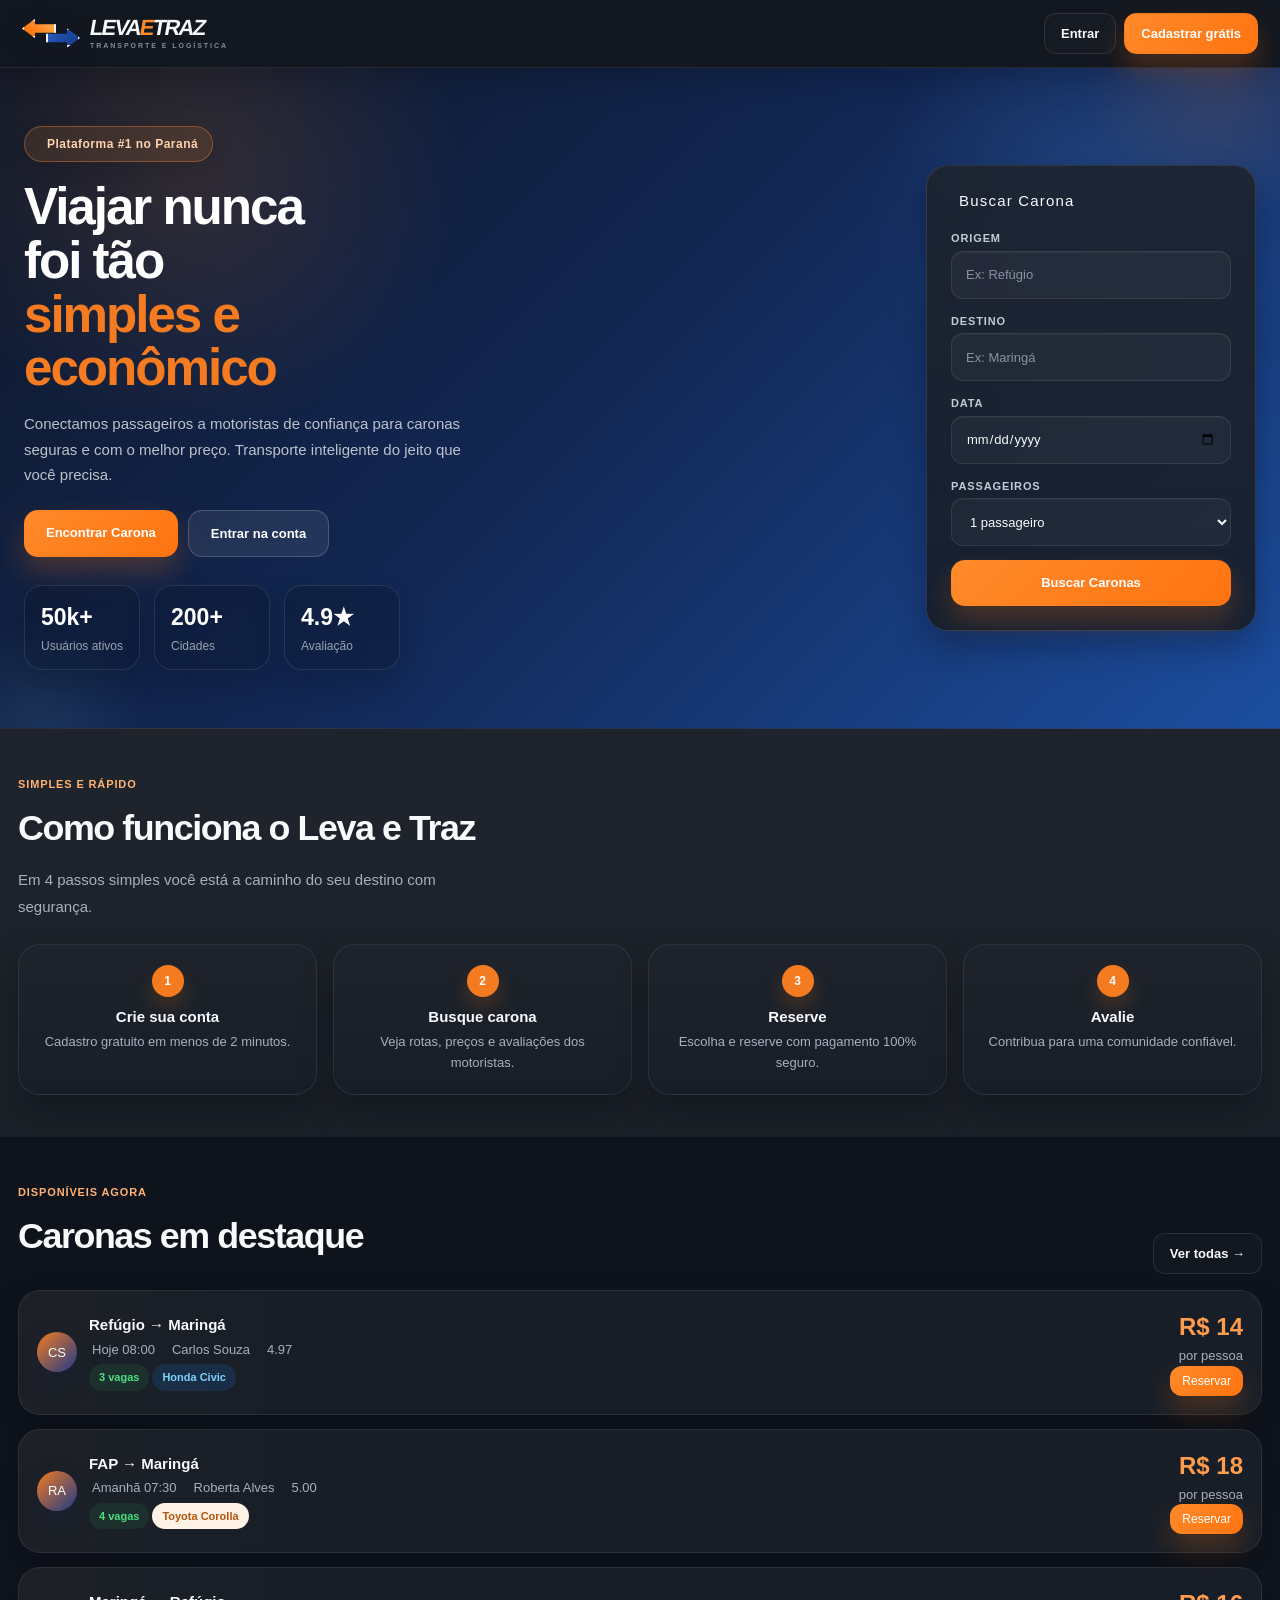
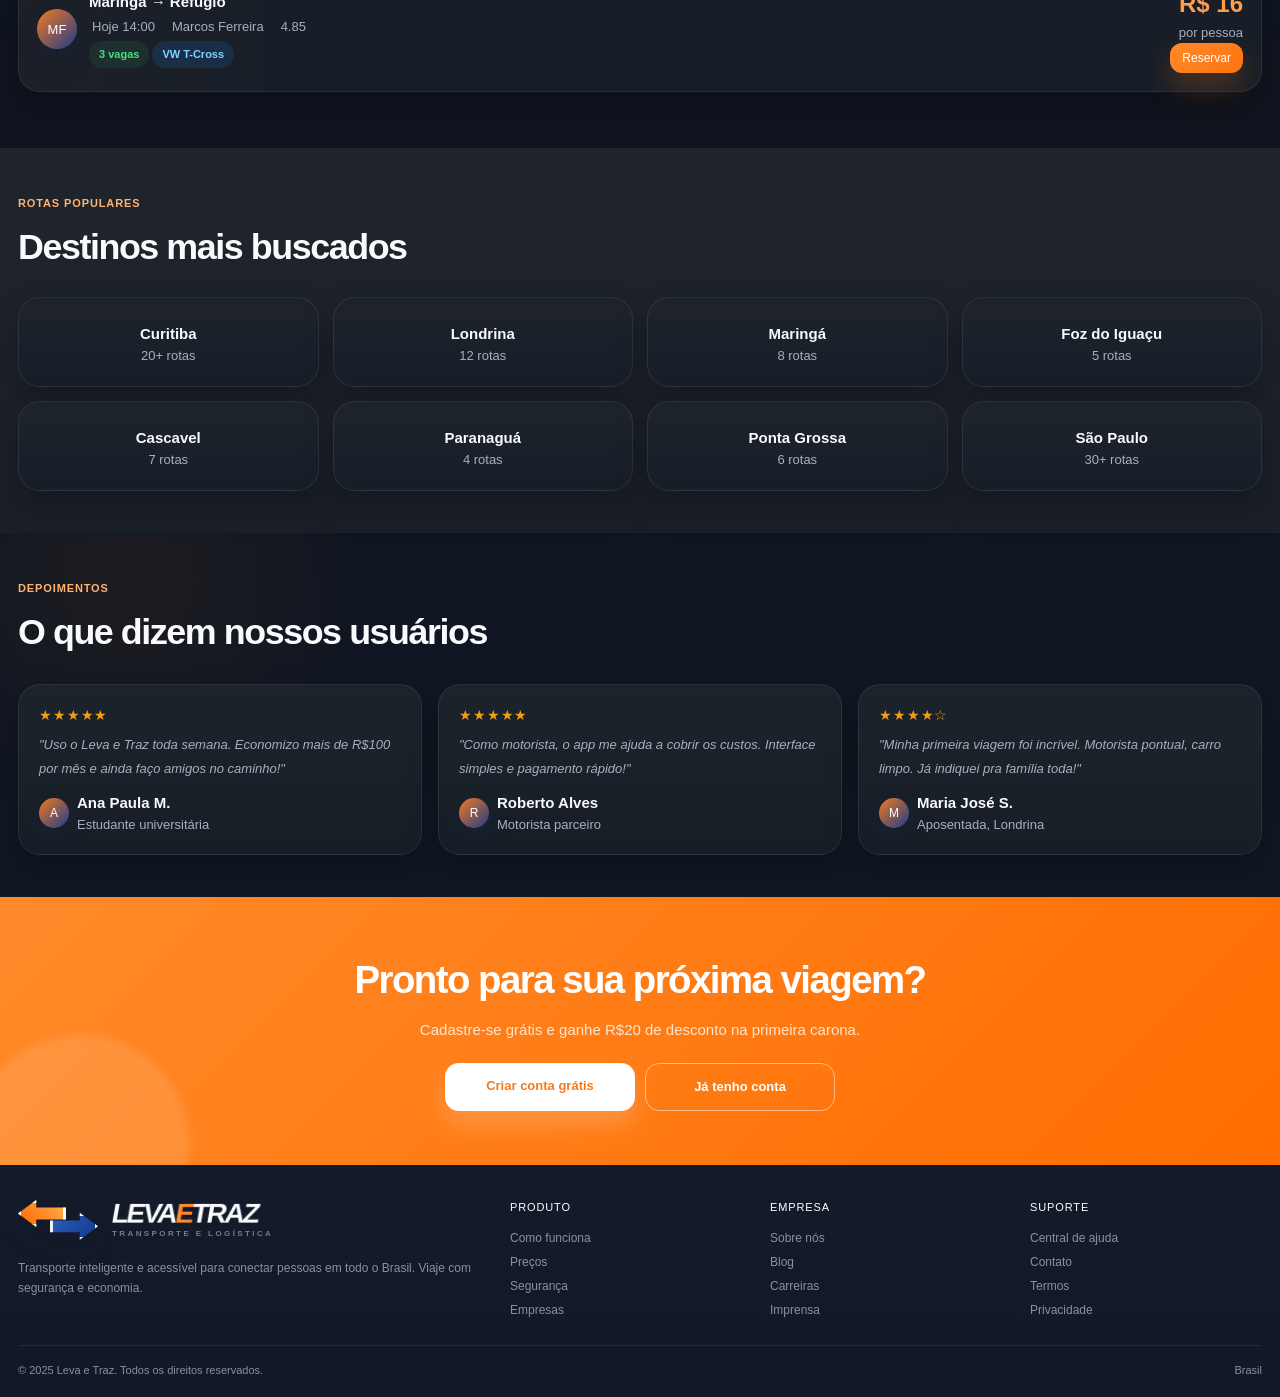
==== index.html @ d72f6c89 "Refactor code structure for improved readability and maintainability" ====
<!doctype html>
<html lang="pt-BR">
  <head>
    <meta charset="UTF-8" />
    <meta name="viewport" content="width=device-width, initial-scale=1.0" />
    <link rel="stylesheet" href="css/base.css" />
    <link rel="stylesheet" href="css/theme.css" />
    <link rel="icon" href="img/favicon.png" type="image/x-icon">
    <title>Leva e Traz - Plataforma de Caronas</title>
  </head>
  <body>
    <input type="radio" name="pg" id="p-home" class="sr" checked />
    <nav>
      <a
        href="index.html"
        class="logo-wrap brand-logo brand-logo-nav"
      >
        <span class="brand-mark" aria-hidden="true">
          <span class="brand-arrow brand-arrow-left"></span>
          <span class="brand-arrow brand-arrow-right"></span>
        </span>
        <span class="brand-wordmark">
          <span class="brand-name">LEVA<span>e</span>TRAZ</span>
          <span class="brand-sub">TRANSPORTE E LOGÍSTICA</span>
        </span>
      </a>
      <div class="nav-auth">
        <a href="/login/Login.html" class="nlbl">Entrar</a>
        <a href="/cadastro/Cadastro.html" class="nlbl or">Cadastrar grátis</a>
      </div>
      <div class="nav-user">
        <span>Olá, João Paulo!</span>
        <div>JP</div>
        <a href="index.html" class="nlbl red">sair</a>
      </div>
    </nav>

    <main>
      <div class="hero">
        <div>
          <div>
            <i class="ti ti-circle-filled" aria-hidden="true"></i>
            Plataforma #1 no Paraná
          </div>
          <div class="hero-h">
            Viajar nunca foi tão<br /><em>simples e econômico</em>
          </div>
          <p class="hero-p">
            Conectamos passageiros a motoristas de confiança para caronas
            seguras e com o melhor preço. Transporte inteligente do jeito que
            você precisa.
          </p>
          <div class="hero-btns">
            <a href="/cadastro/Cadastro.html" class="bh or"
              ><i class="ti ti-car" aria-hidden="true"></i> Encontrar Carona</a
            >
            <a href="/login/Login.html" class="bh gh">Entrar na conta</a>
          </div>
          <div class="hero-stats">
            <div class="hero-stat">
              <h3>50k+</h3>
              <p>Usuários ativos</p>
            </div>
            <div class="hero-stat">
              <h3>200+</h3>
              <p>Cidades</p>
            </div>
            <div class="hero-stat">
              <h3>4.9★</h3>
              <p>Avaliação</p>
            </div>
          </div>
        </div>
        <div class="bk">
          <h3><i class="ti ti-search" aria-hidden="true"></i> Buscar Carona</h3>
          <div class="fg">
            <span class="lbl">Origem</span
            ><input type="text" placeholder="Ex: Refúgio" />
          </div>
          <div class="fg">
            <span class="lbl">Destino</span
            ><input type="text" placeholder="Ex: Maringá" />
          </div>
          <div class="fg">
            <span class="lbl">Data</span><input type="date" />
          </div>
          <div class="fg">
            <span class="lbl">Passageiros</span
            ><select>
              <option>1 passageiro</option>
              <option>2 passageiros</option>
              <option>3 passageiros</option>
            </select>
          </div>
          <a href="/login/Login.html" class="bsrc"
            ><i class="ti ti-search" aria-hidden="true"></i> Buscar Caronas</a
          >
        </div>
      </div>

      <div class="how">
        <div class="sec-lbl">Simples e Rápido</div>
        <div class="sec-h">Como funciona o <span>Leva e Traz</span></div>
        <p class="sec-p">
          Em 4 passos simples você está a caminho do seu destino com segurança.
        </p>
        <div class="steps">
          <div class="step">
            <div class="step-n">1</div>
            <i class="ti ti-user-plus" aria-hidden="true"></i>
            <h3>Crie sua conta</h3>
            <p>Cadastro gratuito em menos de 2 minutos.</p>
          </div>
          <div class="step">
            <div class="step-n">2</div>
            <i class="ti ti-search" aria-hidden="true"></i>
            <h3>Busque carona</h3>
            <p>Veja rotas, preços e avaliações dos motoristas.</p>
          </div>
          <div class="step">
            <div class="step-n">3</div>
            <i class="ti ti-check" aria-hidden="true"></i>
            <h3>Reserve</h3>
            <p>Escolha e reserve com pagamento 100% seguro.</p>
          </div>
          <div class="step">
            <div class="step-n">4</div>
            <i class="ti ti-star" aria-hidden="true"></i>
            <h3>Avalie</h3>
            <p>Contribua para uma comunidade confiável.</p>
          </div>
        </div>
      </div>

      <div class="rides-sec">
        <div>
          <div>
            <div class="sec-lbl">Disponíveis agora</div>
            <div class="sec-h">Caronas em <span>destaque</span></div>
          </div>
          <a href="/login/Login.html" class="nlbl">Ver todas →</a>
        </div>
        <div class="rc">
          <div class="d-av">CS</div>
          <div class="ri">
            <h4>Refúgio → Maringá</h4>
            <div class="ri-meta">
              <span
                ><i class="ti ti-clock" aria-hidden="true"></i> Hoje 08:00</span
              ><span
                ><i class="ti ti-user" aria-hidden="true"></i> Carlos
                Souza</span
              ><span><i class="ti ti-star" aria-hidden="true"></i> 4.97</span>
            </div>
            <div>
              <span class="badge bg">3 vagas</span
              ><span class="badge bb">Honda Civic</span>
            </div>
          </div>
          <div class="rr">
            <div class="rp">R$ 14</div>
            <div class="rs">por pessoa</div>
            <a href="/login/Login.html" class="btn-rsv">Reservar</a>
          </div>
        </div>
        <div class="rc">
          <div class="d-av">RA</div>
          <div class="ri">
            <h4>FAP → Maringá</h4>
            <div class="ri-meta">
              <span
                ><i class="ti ti-clock" aria-hidden="true"></i> Amanhã
                07:30</span
              ><span
                ><i class="ti ti-user" aria-hidden="true"></i> Roberta
                Alves</span
              ><span><i class="ti ti-star" aria-hidden="true"></i> 5.00</span>
            </div>
            <div>
              <span class="badge bg">4 vagas</span
              ><span class="badge bo">Toyota Corolla</span>
            </div>
          </div>
          <div class="rr">
            <div class="rp">R$ 18</div>
            <div class="rs">por pessoa</div>
            <a href="/login/Login.html" class="btn-rsv">Reservar</a>
          </div>
        </div>
        <div class="rc">
          <div class="d-av">MF</div>
          <div class="ri">
            <h4>Maringá → Refúgio</h4>
            <div class="ri-meta">
              <span
                ><i class="ti ti-clock" aria-hidden="true"></i> Hoje 14:00</span
              ><span
                ><i class="ti ti-user" aria-hidden="true"></i> Marcos
                Ferreira</span
              ><span><i class="ti ti-star" aria-hidden="true"></i> 4.85</span>
            </div>
            <div>
              <span class="badge bg">3 vagas</span
              ><span class="badge bb">VW T-Cross</span>
            </div>
          </div>
          <div class="rr">
            <div class="rp">R$ 16</div>
            <div class="rs">por pessoa</div>
            <a href="/login/Login.html" class="btn-rsv">Reservar</a>
          </div>
        </div>
      </div>

      <div class="cities">
        <div class="sec-lbl">Rotas Populares</div>
        <div class="sec-h">Destinos mais <span>buscados</span></div>
        <div class="cg">
          <a href="/login/Login.html" class="cc"
            ><i class="ti ti-building-skyscraper" aria-hidden="true"></i>
            <h4>Curitiba</h4>
            <p>20+ rotas</p></a
          >
          <a href="/login/Login.html" class="cc"
            ><i class="ti ti-map-pin" aria-hidden="true"></i>
            <h4>Londrina</h4>
            <p>12 rotas</p></a
          >
          <a href="/login/Login.html" class="cc"
            ><i class="ti ti-tree" aria-hidden="true"></i>
            <h4>Maringá</h4>
            <p>8 rotas</p></a
          >
          <a href="/login/Login.html" class="cc"
            ><i class="ti ti-waterfall" aria-hidden="true"></i>
            <h4>Foz do Iguaçu</h4>
            <p>5 rotas</p></a
          >
          <a href="/login/Login.html" class="cc"
            ><i class="ti ti-wheat" aria-hidden="true"></i>
            <h4>Cascavel</h4>
            <p>7 rotas</p></a
          >
          <a href="/login/Login.html" class="cc"
            ><i class="ti ti-anchor" aria-hidden="true"></i>
            <h4>Paranaguá</h4>
            <p>4 rotas</p></a
          >
          <a href="/login/Login.html" class="cc"
            ><i class="ti ti-school" aria-hidden="true"></i>
            <h4>Ponta Grossa</h4>
            <p>6 rotas</p></a
          >
          <a href="/login/Login.html" class="cc"
            ><i class="ti ti-building" aria-hidden="true"></i>
            <h4>São Paulo</h4>
            <p>30+ rotas</p></a
          >
        </div>
      </div>

      <div class="testi">
        <div>
          <div class="sec-lbl">Depoimentos</div>
          <div class="sec-h">O que dizem nossos <span>usuários</span></div>
        </div>
        <div class="tg">
          <div class="tc">
            <div class="ts">★★★★★</div>
            <p class="tt">
              "Uso o Leva e Traz toda semana. Economizo mais de R$100 por mês e
              ainda faço amigos no caminho!"
            </p>
            <div class="ta">
              <div class="tav">A</div>
              <div>
                <div class="tn">Ana Paula M.</div>
                <div class="tr">Estudante universitária</div>
              </div>
            </div>
          </div>
          <div class="tc">
            <div class="ts">★★★★★</div>
            <p class="tt">
              "Como motorista, o app me ajuda a cobrir os custos. Interface
              simples e pagamento rápido!"
            </p>
            <div class="ta">
              <div class="tav">R</div>
              <div>
                <div class="tn">Roberto Alves</div>
                <div class="tr">Motorista parceiro</div>
              </div>
            </div>
          </div>
          <div class="tc">
            <div class="ts">★★★★☆</div>
            <p class="tt">
              "Minha primeira viagem foi incrível. Motorista pontual, carro
              limpo. Já indiquei pra família toda!"
            </p>
            <div class="ta">
              <div class="tav">M</div>
              <div>
                <div class="tn">Maria José S.</div>
                <div class="tr">Aposentada, Londrina</div>
              </div>
            </div>
          </div>
        </div>
      </div>

      <div class="cta">
        <h2>Pronto para sua próxima viagem?</h2>
        <p>Cadastre-se grátis e ganhe R$20 de desconto na primeira carona.</p>
        <div class="cta-bts">
          <a href="/cadastro/Cadastro.html" class="bcw">Criar conta grátis</a>
          <a href="/login/Login.html" class="bcg">Já tenho conta</a>
        </div>
      </div>
    </main>

    <footer>
      <div class="fg2">
        <div class="fb">
          <div class="fl brand-logo brand-logo-footer">
            <span class="brand-mark" aria-hidden="true">
              <span class="brand-arrow brand-arrow-left"></span>
              <span class="brand-arrow brand-arrow-right"></span>
            </span>
            <span class="brand-wordmark">
              <span class="brand-name">LEVA<span>e</span>TRAZ</span>
              <span class="brand-sub">TRANSPORTE E LOGÍSTICA</span>
            </span>
          </div>
          <p>
            Transporte inteligente e acessível para conectar pessoas em todo o
            Brasil. Viaje com segurança e economia.
          </p>
        </div>
        <div class="fc">
          <h4>Produto</h4>
          <a>Como funciona</a><a>Preços</a><a>Segurança</a><a>Empresas</a>
        </div>
        <div class="fc">
          <h4>Empresa</h4>
          <a>Sobre nós</a><a>Blog</a><a>Carreiras</a><a>Imprensa</a>
        </div>
        <div class="fc">
          <h4>Suporte</h4>
          <a>Central de ajuda</a><a>Contato</a><a>Termos</a><a>Privacidade</a>
        </div>
      </div>
      <div class="fbot">
        <span>© 2025 Leva e Traz. Todos os direitos reservados.</span
        ><span>Brasil</span>
      </div>
    </footer>
  </body>
</html>
---- css/base.css ----
*,
*::before,
*::after {
  box-sizing: border-box;
  margin: 0;
  padding: 0;
}

html {
  -webkit-text-size-adjust: 100%;
}

body {
  min-height: 100vh;
}

body,
input,
button,
select,
textarea {
  font: inherit;
}

img,
svg {
  display: block;
  max-width: 100%;
}

a {
  color: inherit;
  text-decoration: none;
}

button,
label {
  cursor: pointer;
}

button,
input,
select,
textarea {
  border: 0;
  background: none;
}

ul,
ol {
  list-style: none;
}

.sr {
  position: absolute;
  width: 1px;
  height: 1px;
  overflow: hidden;
  opacity: 0;
  pointer-events: none;
  z-index: -1;
}
---- css/theme.css ----
:root {
  --font-sans: Arial, sans-serif;
  --color-background-primary: #242424;
  --color-background-secondary: #2d2d2d;
  --color-background-tertiary: #1f1f1f;
  --color-background-success: #083d2b;
  --color-background-info: #102a43;
  --color-border-tertiary: #4a4a4a;
  --color-text-primary: #f5f5f5;
  --color-text-secondary: #b0b0b0;
  --color-text-danger: #ef4444;
  --color-text-success: #10b981;
  --color-text-info: #60a5fa;
  --border-radius-md: 8px;
  --border-radius-lg: 12px;
}
html,
body {
  background: var(--color-background-tertiary);
  color: var(--color-text-primary);
  font-family: var(--font-sans);
}
*,
*::before,
*::after {
  box-sizing: border-box;
  margin: 0;
  padding: 0;
}
.sr {
  position: absolute;
  width: 1px;
  height: 1px;
  overflow: hidden;
  opacity: 0;
  pointer-events: none;
  z-index: -1;
}
.page {
  display: none;
}
html:has(#p-home:checked) .pg-home {
  display: block;
}
html:has(#p-login:checked) .pg-login {
  display: block;
}
html:has(#p-reg:checked) .pg-reg {
  display: block;
}
html:has(#p-dash:checked) .pg-dash {
  display: block;
}
.nav-user {
  display: none;
}
html:has(#p-dash:checked) .nav-auth {
  display: none;
}
html:has(#p-dash:checked) .nav-user {
  display: flex;
}
.tab-pn {
  display: none;
}
html:has(#dt-rides:checked) .tp-rides {
  display: block;
}
html:has(#dt-trips:checked) .tp-trips {
  display: block;
}
html:has(#dt-favs:checked) .tp-favs {
  display: block;
}
html:has(#dt-msgs:checked) .tp-msgs {
  display: block;
}
html:has(#dt-prof:checked) .tp-prof {
  display: block;
}
html:has(#dt-pay:checked) .tp-pay {
  display: block;
}
html:has(#dt-cfg:checked) .tp-cfg {
  display: block;
}
html:has(#dt-rides:checked) label[for="dt-rides"],
html:has(#dt-trips:checked) label[for="dt-trips"],
html:has(#dt-favs:checked) label[for="dt-favs"],
html:has(#dt-msgs:checked) label[for="dt-msgs"],
html:has(#dt-prof:checked) label[for="dt-prof"],
html:has(#dt-pay:checked) label[for="dt-pay"],
html:has(#dt-cfg:checked) label[for="dt-cfg"] {
  background: var(--color-background-secondary);
  color: var(--color-text-primary);
  border-right-color: #f47b20;
}
.modal-ov,
.success-ov {
  display: none;
  position: absolute;
  top: 0;
  left: 0;
  width: 100%;
  height: 590px;
  background: rgba(0, 0, 0, 0.48);
  align-items: center;
  justify-content: center;
  z-index: 60;
}
html:has(#ms-open:checked) .modal-ov {
  display: flex;
}
html:has(#ms-ok:checked) .success-ov {
  display: flex;
}
nav {
  background: var(--color-background-primary);
  border-bottom: 0.5px solid var(--color-border-tertiary);
  padding: 0 18px;
  height: 54px;
  display: flex;
  align-items: center;
  justify-content: space-between;
  position: sticky;
  top: 0;
  z-index: 30;
}
.logo-wrap {
  display: flex;
  align-items: center;
  gap: 8px;
  cursor: pointer;
}
.logo-badge {
  background: #f47b20;
  color: #fff;
  border-radius: 6px;
  padding: 3px 9px;
  font-size: 13px;
  font-weight: 500;
}
.logo-badge em {
  color: rgba(255, 255, 255, 0.85);
  font-style: normal;
}
.logo-txt {
  font-size: 13px;
  font-weight: 500;
  color: var(--color-text-primary);
}
.logo-txt em {
  color: #f47b20;
  font-style: normal;
}
.nav-auth {
  display: flex;
  gap: 8px;
  align-items: center;
}
.nav-user {
  align-items: center;
  gap: 10px;
}
.nlbl {
  padding: 7px 14px;
  border-radius: var(--border-radius-md);
  font-size: 13px;
  cursor: pointer;
  border: 0.5px solid var(--color-border-tertiary);
  background: var(--color-background-primary);
  color: var(--color-text-primary);
  display: inline-block;
  transition: background 0.15s;
}
.nlbl:hover {
  background: var(--color-background-secondary);
}
.nlbl.or {
  background: #f47b20;
  color: #fff;
  border-color: #f47b20;
}
.nlbl.or:hover {
  background: #d96a10;
}
.nlbl.red {
  color: var(--color-text-danger);
  background: transparent;
}

.hero {
  background: linear-gradient(135deg, #0f172a 0%, #1e3a8a 100%);
  padding: 38px 18px;
  display: grid;
  grid-template-columns: 1fr 300px;
  gap: 24px;
  align-items: center;
}
.hero-h {
  font-size: 23px;
  font-weight: 500;
  color: #fff;
  line-height: 1.25;
  margin-bottom: 10px;
}
.hero-h em {
  color: #f47b20;
  font-style: normal;
}
.hero-p {
  font-size: 13px;
  color: rgba(255, 255, 255, 0.6);
  line-height: 1.7;
  margin-bottom: 16px;
}
.hero-btns {
  display: flex;
  gap: 10px;
  flex-wrap: wrap;
}
.bh {
  padding: 10px 20px;
  border-radius: var(--border-radius-md);
  font-size: 13px;
  font-weight: 500;
  cursor: pointer;
  display: inline-block;
  text-decoration: none;
}
.bh.or {
  background: #f47b20;
  color: #fff;
}
.bh.or:hover {
  background: #d96a10;
}
.bh.gh {
  background: rgba(255, 255, 255, 0.1);
  color: #fff;
  border: 0.5px solid rgba(255, 255, 255, 0.25);
}
.bh.gh:hover {
  background: rgba(255, 255, 255, 0.18);
}
.hero-stats {
  display: flex;
  gap: 22px;
  margin-top: 20px;
}
.hero-stat h3 {
  font-size: 19px;
  font-weight: 500;
  color: #fff;
}
.hero-stat p {
  font-size: 11px;
  color: rgba(255, 255, 255, 0.4);
  margin-top: 2px;
}

.bk {
  background: var(--color-background-primary);
  border-radius: var(--border-radius-lg);
  padding: 20px;
  border: 0.5px solid var(--color-border-tertiary);
}
.bk h3 {
  font-size: 13px;
  font-weight: 500;
  margin-bottom: 14px;
}
.fg {
  margin-bottom: 11px;
}
.fg .lbl {
  display: block;
  font-size: 11px;
  color: var(--color-text-secondary);
  margin-bottom: 4px;
  text-transform: uppercase;
  letter-spacing: 0.5px;
}
.fg input,
.fg select {
  width: 100%;
  padding: 9px 11px;
  border-radius: var(--border-radius-md);
  border: 0.5px solid var(--color-border-tertiary);
  font-size: 13px;
  background: var(--color-background-secondary);
  color: var(--color-text-primary);
  outline: none;
  font-family: var(--font-sans);
}
.fg input:focus {
  border-color: #f47b20;
}
.bsrc {
  width: 100%;
  padding: 10px;
  background: #f47b20;
  color: #fff;
  border-radius: var(--border-radius-md);
  font-size: 13px;
  font-weight: 500;
  display: block;
  text-align: center;
  margin-top: 6px;
  cursor: pointer;
}
.bsrc:hover {
  background: #d96a10;
}

.how {
  background: var(--color-background-secondary);
  padding: 34px 18px;
}
.sec-lbl {
  font-size: 11px;
  font-weight: 500;
  text-transform: uppercase;
  letter-spacing: 1.5px;
  color: #f47b20;
  margin-bottom: 5px;
}
.sec-h {
  font-size: 18px;
  font-weight: 500;
  margin-bottom: 6px;
}
.sec-p {
  font-size: 13px;
  color: var(--color-text-secondary);
  line-height: 1.7;
  max-width: 440px;
}
.steps {
  display: grid;
  grid-template-columns: repeat(4, 1fr);
  gap: 12px;
  margin-top: 20px;
}
.step {
  background: var(--color-background-primary);
  border-radius: var(--border-radius-lg);
  padding: 16px 12px;
  text-align: center;
  border: 0.5px solid var(--color-border-tertiary);
}
.step-n {
  width: 24px;
  height: 24px;
  border-radius: 50%;
  background: #f47b20;
  color: #fff;
  font-size: 11px;
  font-weight: 500;
  display: flex;
  align-items: center;
  justify-content: center;
  margin: 0 auto 9px;
}
.step i {
  font-size: 22px;
  color: #f47b20;
  margin-bottom: 7px;
  display: block;
}
.step h3 {
  font-size: 12px;
  font-weight: 500;
  margin-bottom: 4px;
}
.step p {
  font-size: 11px;
  color: var(--color-text-secondary);
  line-height: 1.6;
}

.rides-sec {
  padding: 32px 18px;
}
.rc {
  background: var(--color-background-primary);
  border: 0.5px solid var(--color-border-tertiary);
  border-radius: var(--border-radius-lg);
  padding: 14px;
  display: grid;
  grid-template-columns: auto 1fr auto;
  gap: 12px;
  align-items: center;
  margin-bottom: 10px;
}
.rc:hover {
  border-color: rgba(244, 123, 32, 0.4);
}
.d-av {
  width: 40px;
  height: 40px;
  border-radius: 50%;
  background: linear-gradient(135deg, #f47b20, #1e3a8a);
  display: flex;
  align-items: center;
  justify-content: center;
  color: #fff;
  font-size: 13px;
  font-weight: 500;
  flex-shrink: 0;
}
.ri h4 {
  font-size: 13px;
  font-weight: 500;
  margin-bottom: 3px;
}
.ri-meta {
  display: flex;
  gap: 10px;
  font-size: 11px;
  color: var(--color-text-secondary);
}
.ri-meta span {
  display: flex;
  align-items: center;
  gap: 3px;
}
.rr {
  text-align: right;
}
.rp {
  font-size: 16px;
  font-weight: 500;
  color: #f47b20;
}
.rs {
  font-size: 11px;
  color: var(--color-text-secondary);
  margin-top: 1px;
}
.badge {
  display: inline-flex;
  padding: 2px 6px;
  border-radius: 100px;
  font-size: 11px;
  font-weight: 500;
  margin-top: 5px;
  margin-right: 3px;
}
.bg {
  background: var(--color-background-success);
  color: var(--color-text-success);
}
.bb {
  background: var(--color-background-info);
  color: var(--color-text-info);
}
.bo {
  background: #fff3e8;
  color: #b45309;
}

.cities {
  background: var(--color-background-secondary);
  padding: 32px 18px;
}
.cg {
  display: grid;
  grid-template-columns: repeat(4, 1fr);
  gap: 9px;
  margin-top: 18px;
}
.cc {
  background: var(--color-background-primary);
  border: 0.5px solid var(--color-border-tertiary);
  border-radius: var(--border-radius-lg);
  padding: 13px;
  text-align: center;
  cursor: pointer;
  display: block;
}
.cc:hover {
  border-color: #f47b20;
}
.cc i {
  font-size: 20px;
  color: #f47b20;
  margin-bottom: 5px;
  display: block;
}
.cc h4 {
  font-size: 12px;
  font-weight: 500;
  color: var(--color-text-primary);
}
.cc p {
  font-size: 11px;
  color: var(--color-text-secondary);
  margin-top: 1px;
}

.testi {
  padding: 32px 18px;
}
.tg {
  display: grid;
  grid-template-columns: repeat(3, 1fr);
  gap: 12px;
  margin-top: 20px;
}
.tc {
  background: var(--color-background-primary);
  border: 0.5px solid var(--color-border-tertiary);
  border-radius: var(--border-radius-lg);
  padding: 16px;
}
.ts {
  color: #f59e0b;
  font-size: 12px;
  margin-bottom: 7px;
}
.tt {
  font-size: 12px;
  color: var(--color-text-secondary);
  line-height: 1.7;
  margin-bottom: 11px;
  font-style: italic;
}
.ta {
  display: flex;
  gap: 8px;
  align-items: center;
}
.tav {
  width: 30px;
  height: 30px;
  border-radius: 50%;
  background: linear-gradient(135deg, #f47b20, #1e3a8a);
  color: #fff;
  display: flex;
  align-items: center;
  justify-content: center;
  font-size: 12px;
  font-weight: 500;
}
.tn {
  font-size: 12px;
  font-weight: 500;
}
.tr {
  font-size: 11px;
  color: var(--color-text-secondary);
}

.cta {
  background: #f47b20;
  padding: 36px 18px;
  text-align: center;
}
.cta h2 {
  font-size: 19px;
  font-weight: 500;
  color: #fff;
  margin-bottom: 7px;
}
.cta p {
  color: rgba(255, 255, 255, 0.8);
  font-size: 13px;
  margin-bottom: 16px;
}
.cta-bts {
  display: flex;
  gap: 10px;
  justify-content: center;
  flex-wrap: wrap;
}
.bcw {
  padding: 9px 20px;
  border-radius: var(--border-radius-md);
  background: #fff;
  color: #f47b20;
  font-size: 13px;
  font-weight: 500;
  display: inline-block;
  cursor: pointer;
}
.bcw:hover {
  background: #fff3e8;
}
.bcg {
  padding: 9px 20px;
  border-radius: var(--border-radius-md);
  background: transparent;
  color: #fff;
  font-size: 13px;
  font-weight: 500;
  border: 0.5px solid rgba(255, 255, 255, 0.5);
  display: inline-block;
  cursor: pointer;
}
.bcg:hover {
  background: rgba(255, 255, 255, 0.1);
}

footer {
  background: #0f172a;
  padding: 28px 18px 14px;
}
.fg2 {
  display: grid;
  grid-template-columns: 2fr 1fr 1fr 1fr;
  gap: 20px;
  margin-bottom: 20px;
}
.fb p {
  color: rgba(255, 255, 255, 0.38);
  font-size: 12px;
  line-height: 1.7;
  margin-top: 7px;
}
.fl {
  font-size: 13px;
  font-weight: 500;
  color: #fff;
}
.fl em {
  color: #f47b20;
  font-style: normal;
}
.fc h4 {
  color: #fff;
  font-size: 11px;
  font-weight: 500;
  text-transform: uppercase;
  letter-spacing: 1px;
  margin-bottom: 9px;
}
.fc a {
  display: block;
  color: rgba(255, 255, 255, 0.38);
  font-size: 12px;
  margin-bottom: 6px;
  text-decoration: none;
}
.fc a:hover {
  color: #f47b20;
}
.fbot {
  border-top: 0.5px solid rgba(255, 255, 255, 0.08);
  padding-top: 12px;
  display: flex;
  justify-content: space-between;
  color: rgba(255, 255, 255, 0.22);
  font-size: 11px;
}

.auth-wrap {
  min-height: 500px;
  display: flex;
  align-items: center;
  justify-content: center;
  padding: 32px 18px;
  background: var(--color-background-secondary);
}
.auth-card {
  background: var(--color-background-primary);
  border: 0.5px solid var(--color-border-tertiary);
  border-radius: var(--border-radius-lg);
  padding: 28px;
  width: 100%;
  max-width: 420px;
}
.auth-logo {
  text-align: center;
  margin-bottom: 18px;
}
.auth-badge {
  display: inline-block;
  background: #f47b20;
  color: #fff;
  border-radius: 8px;
  padding: 4px 14px;
  font-size: 14px;
  font-weight: 500;
  margin-bottom: 7px;
}
.auth-badge em {
  color: rgba(255, 255, 255, 0.88);
  font-style: normal;
}
.auth-title {
  font-size: 16px;
  font-weight: 500;
  text-align: center;
  margin-bottom: 3px;
}
.auth-sub {
  font-size: 12px;
  color: var(--color-text-secondary);
  text-align: center;
  margin-bottom: 18px;
}
.afg {
  margin-bottom: 11px;
}
.afg .lbl {
  display: block;
  font-size: 12px;
  color: var(--color-text-secondary);
  margin-bottom: 4px;
  font-weight: 500;
}
.afg input,
.afg select {
  width: 100%;
  padding: 9px 11px;
  border-radius: var(--border-radius-md);
  border: 0.5px solid var(--color-border-tertiary);
  font-size: 13px;
  background: var(--color-background-secondary);
  color: var(--color-text-primary);
  outline: none;
  font-family: var(--font-sans);
}
.afg input:focus {
  border-color: #f47b20;
}
.arow {
  display: grid;
  grid-template-columns: 1fr 1fr;
  gap: 10px;
}
.btn-auth {
  width: 100%;
  padding: 11px;
  background: #f47b20;
  color: #fff;
  border: none;
  border-radius: var(--border-radius-md);
  font-size: 14px;
  font-weight: 500;
  cursor: pointer;
  display: block;
  text-align: center;
  margin-top: 8px;
}
.btn-auth:hover {
  background: #d96a10;
}
.adiv {
  display: flex;
  align-items: center;
  gap: 10px;
  margin: 13px 0;
}
.adiv span {
  color: var(--color-text-secondary);
  font-size: 12px;
}
.adiv::before,
.adiv::after {
  content: "";
  flex: 1;
  height: 0.5px;
  background: var(--color-border-tertiary);
}
.btn-gg {
  width: 100%;
  padding: 9px;
  background: var(--color-background-secondary);
  color: var(--color-text-primary);
  border: 0.5px solid var(--color-border-tertiary);
  border-radius: var(--border-radius-md);
  font-size: 13px;
  cursor: pointer;
  display: flex;
  align-items: center;
  justify-content: center;
  gap: 8px;
}
.btn-gg:hover {
  background: var(--color-background-tertiary);
}
.alnk {
  text-align: center;
  margin-top: 12px;
  font-size: 12px;
  color: var(--color-text-secondary);
}
.alnk label {
  color: #f47b20;
  cursor: pointer;
  font-weight: 500;
}
.alnk label:hover {
  text-decoration: underline;
}
.forgot {
  text-align: right;
  font-size: 12px;
  margin-top: -5px;
  margin-bottom: 10px;
}
.forgot label {
  color: #f47b20;
  cursor: pointer;
}

.pg-dash {
  position: relative;
}
.dash-layout {
  display: grid;
  grid-template-columns: 206px 1fr;
  height: 590px;
  overflow: hidden;
}
.sidebar {
  background: var(--color-background-primary);
  border-right: 0.5px solid var(--color-border-tertiary);
  padding: 14px 0;
  overflow-y: auto;
}
.sb-logo {
  padding: 0 13px 13px;
  border-bottom: 0.5px solid var(--color-border-tertiary);
  margin-bottom: 9px;
}
.sb-logo span {
  font-size: 13px;
  font-weight: 500;
  color: var(--color-text-primary);
}
.sb-logo em {
  color: #f47b20;
  font-style: normal;
}
.sb-user {
  padding: 9px 13px;
  display: flex;
  align-items: center;
  gap: 8px;
  margin-bottom: 6px;
}
.sb-av {
  width: 33px;
  height: 33px;
  border-radius: 50%;
  background: linear-gradient(135deg, #f47b20, #1e3a8a);
  display: flex;
  align-items: center;
  justify-content: center;
  color: #fff;
  font-size: 12px;
  font-weight: 500;
  flex-shrink: 0;
}
.sb-user h4 {
  font-size: 12px;
  font-weight: 500;
}
.sb-user p {
  font-size: 11px;
  color: var(--color-text-secondary);
}
.sb-nav {
  list-style: none;
}
.sb-lbl {
  display: flex;
  align-items: center;
  gap: 8px;
  padding: 8px 13px;
  font-size: 12px;
  color: var(--color-text-secondary);
  cursor: pointer;
  transition: all 0.15s;
  border-right: 2px solid transparent;
  border-left: none;
  border-top: none;
  border-bottom: none;
  width: 100%;
}
.sb-lbl:hover {
  background: var(--color-background-secondary);
  color: var(--color-text-primary);
}
.sb-lbl i {
  font-size: 14px;
}
.sb-sep {
  padding: 12px 13px 3px;
  font-size: 10px;
  text-transform: uppercase;
  letter-spacing: 1px;
  color: var(--color-text-secondary);
  font-weight: 500;
}
.sb-badge {
  background: #f47b20;
  color: #fff;
  border-radius: 100px;
  padding: 1px 5px;
  font-size: 10px;
  margin-left: 2px;
}
.red-lbl {
  color: var(--color-text-danger) !important;
}

.dash-main {
  padding: 18px;
  background: var(--color-background-tertiary);
  overflow-y: auto;
  height: 100%;
}
.dash-hdr {
  display: flex;
  justify-content: space-between;
  align-items: flex-start;
  margin-bottom: 14px;
}
.dash-hdr h2 {
  font-size: 15px;
  font-weight: 500;
}
.dash-hdr p {
  font-size: 12px;
  color: var(--color-text-secondary);
  margin-top: 2px;
}

.metrics {
  display: grid;
  grid-template-columns: repeat(4, 1fr);
  gap: 9px;
  margin-bottom: 14px;
}
.metric {
  background: var(--color-background-secondary);
  border-radius: var(--border-radius-md);
  padding: 11px 13px;
}
.metric p {
  font-size: 10px;
  color: var(--color-text-secondary);
  margin-bottom: 4px;
  text-transform: uppercase;
  letter-spacing: 0.5px;
}
.metric h3 {
  font-size: 17px;
  font-weight: 500;
}
.delta {
  font-size: 11px;
  margin-top: 3px;
  color: var(--color-text-secondary);
}
.delta.up {
  color: var(--color-text-success);
}

.srch {
  background: var(--color-background-primary);
  border: 0.5px solid var(--color-border-tertiary);
  border-radius: var(--border-radius-lg);
  padding: 13px;
  margin-bottom: 14px;
  display: grid;
  grid-template-columns: 1fr 1fr auto auto;
  gap: 8px;
  align-items: end;
}
.sfg label {
  font-size: 11px;
  color: var(--color-text-secondary);
  display: block;
  margin-bottom: 3px;
  font-weight: 500;
}
.sfg input {
  padding: 8px 10px;
  border: 0.5px solid var(--color-border-tertiary);
  border-radius: var(--border-radius-md);
  font-size: 13px;
  background: var(--color-background-secondary);
  color: var(--color-text-primary);
  width: 100%;
  outline: none;
  font-family: var(--font-sans);
}
.sfg input:focus {
  border-color: #f47b20;
}
.btn-flt {
  padding: 8px 11px;
  background: var(--color-background-secondary);
  color: var(--color-text-primary);
  border: 0.5px solid var(--color-border-tertiary);
  border-radius: var(--border-radius-md);
  font-size: 12px;
  cursor: pointer;
  font-family: var(--font-sans);
}
.btn-fd {
  padding: 8px 14px;
  background: #f47b20;
  color: #fff;
  border: none;
  border-radius: var(--border-radius-md);
  font-size: 12px;
  font-weight: 500;
  cursor: pointer;
  font-family: var(--font-sans);
}
.btn-fd:hover {
  background: #d96a10;
}

.ptabs {
  display: flex;
  border-bottom: 0.5px solid var(--color-border-tertiary);
  margin-bottom: 12px;
}
.ptab {
  padding: 8px 14px;
  font-size: 12px;
  color: var(--color-text-secondary);
  border-bottom: 2px solid transparent;
  display: inline-block;
  cursor: pointer;
}
.ptab.on {
  color: #f47b20;
  border-bottom-color: #f47b20;
}

.rg {
  display: grid;
  grid-template-columns: 1fr 1fr;
  gap: 10px;
}
.dr {
  background: var(--color-background-primary);
  border: 0.5px solid var(--color-border-tertiary);
  border-radius: var(--border-radius-lg);
  padding: 14px;
  transition: border-color 0.15s;
}
.dr:hover {
  border-color: rgba(244, 123, 32, 0.4);
}
.dr-hd {
  display: flex;
  justify-content: space-between;
  align-items: flex-start;
  margin-bottom: 10px;
}
.dr-drv {
  display: flex;
  gap: 8px;
  align-items: center;
}
.dr-av {
  width: 36px;
  height: 36px;
  border-radius: 50%;
  background: linear-gradient(135deg, #f47b20, #1e3a8a);
  display: flex;
  align-items: center;
  justify-content: center;
  color: #fff;
  font-size: 12px;
  font-weight: 500;
}
.dr-nm {
  font-size: 12px;
  font-weight: 500;
}
.dr-rt {
  font-size: 11px;
  color: var(--color-text-secondary);
}
.dr-rt i {
  color: #f59e0b;
  font-size: 10px;
}
.dr-price {
  font-size: 16px;
  font-weight: 500;
  color: #f47b20;
}
.dr-route {
  margin-bottom: 10px;
}
.dr-from,
.dr-to {
  display: flex;
  align-items: center;
  gap: 6px;
  margin-bottom: 3px;
}
.dr-dot {
  width: 8px;
  height: 8px;
  border-radius: 50%;
  flex-shrink: 0;
}
.dot-or {
  background: #f47b20;
}
.dot-gr {
  background: #10b981;
}
.dr-ln {
  width: 0.5px;
  height: 12px;
  background: var(--color-border-tertiary);
  margin-left: 3.5px;
  margin-bottom: 3px;
}
.dr-route span {
  font-size: 12px;
}
.dr-route p {
  font-size: 10px;
  color: var(--color-text-secondary);
}
.dr-ft {
  display: flex;
  justify-content: space-between;
  align-items: center;
  padding-top: 9px;
  border-top: 0.5px solid var(--color-border-tertiary);
}
.dr-meta {
  display: flex;
  gap: 8px;
  font-size: 11px;
  color: var(--color-text-secondary);
}
.dr-meta span {
  display: flex;
  align-items: center;
  gap: 3px;
}
.dr-meta i {
  font-size: 11px;
}
.btn-rsv {
  padding: 6px 12px;
  background: #f47b20;
  color: #fff;
  border: none;
  border-radius: var(--border-radius-md);
  font-size: 12px;
  cursor: pointer;
  display: inline-block;
}
.btn-rsv:hover {
  background: #d96a10;
}

.empty {
  background: var(--color-background-primary);
  border: 0.5px solid var(--color-border-tertiary);
  border-radius: var(--border-radius-lg);
  padding: 36px;
  text-align: center;
}
.empty i {
  font-size: 32px;
  color: var(--color-text-secondary);
  margin-bottom: 9px;
  display: block;
}
.empty h3 {
  font-size: 13px;
  font-weight: 500;
  margin-bottom: 5px;
}
.empty p {
  font-size: 12px;
  color: var(--color-text-secondary);
}

.modal-card {
  background: var(--color-background-primary);
  border-radius: var(--border-radius-lg);
  padding: 22px;
  width: 350px;
  border: 0.5px solid var(--color-border-tertiary);
  position: relative;
}
.modal-close {
  position: absolute;
  top: 11px;
  right: 11px;
  cursor: pointer;
  color: var(--color-text-secondary);
  display: flex;
  align-items: center;
  justify-content: center;
  width: 26px;
  height: 26px;
  border-radius: var(--border-radius-md);
  border: 0.5px solid var(--color-border-tertiary);
}
.modal-close:hover {
  background: var(--color-background-secondary);
}
.modal-title {
  font-size: 14px;
  font-weight: 500;
  margin-bottom: 12px;
}
.modal-drv {
  background: var(--color-background-secondary);
  border-radius: var(--border-radius-md);
  padding: 11px;
  display: flex;
  gap: 9px;
  align-items: center;
  margin-bottom: 12px;
}
.modal-av {
  width: 38px;
  height: 38px;
  border-radius: 50%;
  background: linear-gradient(135deg, #f47b20, #1e3a8a);
  display: flex;
  align-items: center;
  justify-content: center;
  color: #fff;
  font-size: 13px;
  font-weight: 500;
  flex-shrink: 0;
}
.success-card {
  background: var(--color-background-primary);
  border-radius: var(--border-radius-lg);
  padding: 24px;
  width: 320px;
  text-align: center;
  border: 0.5px solid var(--color-border-tertiary);
}
.suc-icon {
  font-size: 40px;
  color: var(--color-text-success);
  margin-bottom: 10px;
  display: block;
}
.suc-details {
  background: var(--color-background-secondary);
  border-radius: var(--border-radius-md);
  padding: 11px;
  text-align: left;
  font-size: 12px;
  margin-bottom: 16px;
}
.suc-details div {
  margin-bottom: 4px;
}

.prof-card {
  background: var(--color-background-primary);
  border: 0.5px solid var(--color-border-tertiary);
  border-radius: var(--border-radius-lg);
  padding: 18px;
}
.cfg-item {
  padding: 11px 14px;
  border-bottom: 0.5px solid var(--color-border-tertiary);
  display: flex;
  justify-content: space-between;
  align-items: center;
}
.cfg-item:last-child {
  border-bottom: none;
}
.msg-item {
  padding: 11px 14px;
  border-bottom: 0.5px solid var(--color-border-tertiary);
  display: flex;
  justify-content: space-between;
  align-items: center;
}
.msg-item:last-child {
  border-bottom: none;
}

/* Visual polish overrides */
:root {
  --font-sans: "Manrope", "Segoe UI", Arial, sans-serif;
  --font-display: "Sora", "Segoe UI", Arial, sans-serif;
  --color-background-primary: #1b212b;
  --color-background-secondary: #232b37;
  --color-background-tertiary: #0f141c;
  --color-background-success: rgba(29, 78, 56, 0.38);
  --color-background-info: rgba(26, 69, 117, 0.4);
  --color-border-tertiary: rgba(255, 255, 255, 0.09);
  --color-text-primary: #f8fafc;
  --color-text-secondary: #a7b0c0;
  --color-text-danger: #fb7185;
  --color-text-success: #4ade80;
  --color-text-info: #7dd3fc;
  --color-accent: #ff8a2a;
  --color-accent-strong: #ff7310;
  --shadow-soft: 0 18px 40px rgba(5, 8, 14, 0.35);
  --shadow-card: 0 16px 32px rgba(5, 8, 14, 0.28);
  --shadow-glow: 0 0 0 1px rgba(255, 138, 42, 0.08), 0 18px 45px rgba(255, 138, 42, 0.12);
  --border-radius-md: 12px;
  --border-radius-lg: 22px;
}

html {
  background:
    radial-gradient(circle at top left, rgba(255, 138, 42, 0.12), transparent 26%),
    radial-gradient(circle at top right, rgba(51, 113, 220, 0.14), transparent 22%),
    #0b0f15;
}

body {
  min-height: 100vh;
  background: linear-gradient(180deg, #0b0f15 0%, #121926 100%);
  color: var(--color-text-primary);
  line-height: 1.5;
}

body::before {
  content: "";
  position: fixed;
  inset: 0;
  background:
    linear-gradient(rgba(255, 255, 255, 0.02) 1px, transparent 1px),
    linear-gradient(90deg, rgba(255, 255, 255, 0.02) 1px, transparent 1px);
  background-size: 32px 32px;
  opacity: 0.24;
  pointer-events: none;
  mask-image: linear-gradient(180deg, rgba(0, 0, 0, 0.58), transparent 88%);
}

nav {
  height: 68px;
  padding: 0 22px;
  background: rgba(20, 25, 34, 0.86);
  border-bottom: 1px solid rgba(255, 255, 255, 0.08);
  box-shadow: 0 10px 30px rgba(0, 0, 0, 0.18);
  backdrop-filter: blur(16px);
}

.logo-wrap,
.nav-auth,
.nav-user {
  position: relative;
  z-index: 1;
}

.logo-badge {
  padding: 6px 11px;
  border-radius: 10px;
  background: linear-gradient(135deg, var(--color-accent) 0%, var(--color-accent-strong) 100%);
  box-shadow: 0 10px 20px rgba(255, 115, 16, 0.28);
  font-weight: 700;
  letter-spacing: 0.03em;
}

.logo-txt {
  font-size: 15px;
  font-weight: 700;
  letter-spacing: -0.02em;
}

.logo-txt span {
  display: block;
  margin-top: 1px;
  font-size: 11px;
  font-weight: 500;
  color: rgba(248, 250, 252, 0.62);
  letter-spacing: 0.04em;
  text-transform: uppercase;
}

.nlbl,
.bh,
.bsrc,
.btn-auth,
.btn-gg,
.btn-rsv,
.bcw,
.bcg,
.btn-fd,
.btn-flt {
  transition:
    transform 0.18s ease,
    box-shadow 0.18s ease,
    border-color 0.18s ease,
    background 0.18s ease,
    color 0.18s ease;
}

.nlbl {
  padding: 10px 16px;
  border: 1px solid rgba(255, 255, 255, 0.1);
  background: rgba(255, 255, 255, 0.02);
  font-weight: 600;
}

.nlbl:hover,
.bh:hover,
.bsrc:hover,
.btn-auth:hover,
.btn-gg:hover,
.btn-rsv:hover,
.bcw:hover,
.bcg:hover,
.btn-fd:hover,
.btn-flt:hover {
  transform: translateY(-1px);
}

.nlbl.or,
.bh.or,
.bsrc,
.btn-auth,
.btn-rsv,
.btn-fd {
  background: linear-gradient(135deg, var(--color-accent) 0%, var(--color-accent-strong) 100%);
  box-shadow: 0 14px 28px rgba(255, 115, 16, 0.24);
}

.hero {
  position: relative;
  overflow: hidden;
  padding: 58px 24px;
  gap: 30px;
  grid-template-columns: minmax(0, 1fr) 330px;
  background:
    radial-gradient(circle at 15% 15%, rgba(255, 138, 42, 0.14), transparent 22%),
    radial-gradient(circle at 85% 22%, rgba(96, 165, 250, 0.16), transparent 18%),
    linear-gradient(135deg, #0f1727 0%, #122754 48%, #1c4ea0 100%);
  border-bottom: 1px solid rgba(255, 255, 255, 0.08);
}

.hero::before,
.hero::after {
  content: "";
  position: absolute;
  border-radius: 50%;
  filter: blur(10px);
  opacity: 0.55;
  pointer-events: none;
}

.hero::before {
  width: 280px;
  height: 280px;
  right: -80px;
  top: -120px;
  background: radial-gradient(circle, rgba(255, 138, 42, 0.24) 0%, transparent 70%);
}

.hero::after {
  width: 220px;
  height: 220px;
  left: -70px;
  bottom: -110px;
  background: radial-gradient(circle, rgba(125, 211, 252, 0.18) 0%, transparent 70%);
}

.hero > div:first-child,
.bk {
  position: relative;
  z-index: 1;
}

.hero > div:first-child > div:first-child {
  display: inline-flex;
  align-items: center;
  gap: 8px;
  padding: 8px 14px;
  border-radius: 999px;
  background: rgba(255, 138, 42, 0.12);
  border: 1px solid rgba(255, 138, 42, 0.38);
  color: #ffd4af;
  box-shadow: 0 10px 24px rgba(9, 15, 27, 0.2);
  margin-bottom: 18px;
  font-size: 12px;
  font-weight: 700;
  letter-spacing: 0.04em;
}

.hero-h,
.sec-h,
.auth-title,
.cta h2,
.dash-hdr h2 {
  font-family: var(--font-display);
  letter-spacing: -0.04em;
}

.hero-h {
  max-width: 11ch;
  font-size: clamp(2.3rem, 4vw, 3.55rem);
  font-weight: 800;
  line-height: 1.05;
  margin-bottom: 16px;
}

.hero-p {
  max-width: 54ch;
  font-size: 15px;
  color: rgba(248, 250, 252, 0.74);
  margin-bottom: 22px;
}

.bh {
  padding: 13px 22px;
  border-radius: 14px;
  font-weight: 700;
}

.bh.gh {
  background: rgba(255, 255, 255, 0.08);
  border: 1px solid rgba(255, 255, 255, 0.18);
  backdrop-filter: blur(10px);
}

.hero-stats {
  gap: 14px;
  flex-wrap: wrap;
  margin-top: 28px;
}

.hero-stat {
  min-width: 116px;
  padding: 14px 16px;
  border-radius: 18px;
  border: 1px solid rgba(255, 255, 255, 0.1);
  background: rgba(10, 18, 34, 0.26);
  box-shadow: 0 14px 28px rgba(5, 10, 18, 0.18);
  backdrop-filter: blur(10px);
}

.hero-stat h3 {
  font-size: 23px;
  font-weight: 800;
}

.hero-stat p {
  font-size: 12px;
  color: rgba(248, 250, 252, 0.6);
}

.bk,
.step,
.rc,
.cc,
.tc,
.auth-card,
.metric,
.srch,
.dr,
.modal-card,
.success-card,
.prof-card {
  box-shadow: var(--shadow-card);
}

.bk {
  padding: 24px;
  border: 1px solid rgba(255, 255, 255, 0.1);
  background:
    linear-gradient(180deg, rgba(255, 255, 255, 0.03), transparent),
    rgba(22, 28, 37, 0.88);
  backdrop-filter: blur(16px);
}

.bk h3,
.sec-lbl,
.auth-badge,
.fc h4,
.metric p {
  letter-spacing: 0.08em;
}

.bk h3 {
  display: flex;
  align-items: center;
  gap: 8px;
  font-size: 15px;
  margin-bottom: 18px;
}

.fg,
.afg {
  margin-bottom: 14px;
}

.fg .lbl,
.afg .lbl,
.sfg label {
  font-size: 11px;
  font-weight: 700;
  color: #c3cad7;
  letter-spacing: 0.08em;
  text-transform: uppercase;
}

.fg input,
.fg select,
.afg input,
.afg select,
.sfg input {
  min-height: 48px;
  padding: 12px 14px;
  border: 1px solid rgba(255, 255, 255, 0.09);
  background: rgba(255, 255, 255, 0.035);
  box-shadow: inset 0 1px 0 rgba(255, 255, 255, 0.04);
}

.fg input:focus,
.afg input:focus,
.sfg input:focus,
.fg select:focus,
.afg select:focus {
  border-color: rgba(255, 138, 42, 0.7);
  box-shadow:
    0 0 0 4px rgba(255, 138, 42, 0.14),
    inset 0 1px 0 rgba(255, 255, 255, 0.04);
}

.fg input::placeholder,
.afg input::placeholder,
.sfg input::placeholder {
  color: rgba(167, 176, 192, 0.78);
}

.bsrc,
.btn-auth {
  padding: 13px;
  border-radius: 14px;
  font-weight: 800;
}

.how,
.cities {
  position: relative;
  padding: 42px 18px;
  background:
    linear-gradient(180deg, rgba(255, 255, 255, 0.02), transparent),
    #1b2028;
}

.rides-sec,
.testi {
  position: relative;
  padding: 42px 18px;
}

.sec-lbl {
  display: inline-block;
  margin-bottom: 10px;
  color: #ffb271;
  font-weight: 800;
}

.sec-h {
  font-size: clamp(1.8rem, 2.8vw, 2.5rem);
  font-weight: 800;
  margin-bottom: 10px;
}

.sec-p {
  font-size: 15px;
  line-height: 1.8;
}

.steps,
.tg {
  gap: 16px;
  margin-top: 24px;
}

.step,
.cc,
.tc {
  border: 1px solid rgba(255, 255, 255, 0.08);
  background:
    linear-gradient(180deg, rgba(255, 255, 255, 0.025), transparent),
    rgba(25, 31, 40, 0.95);
}

.step {
  padding: 20px 16px;
}

.step:hover,
.rc:hover,
.cc:hover,
.tc:hover,
.dr:hover {
  transform: translateY(-4px);
  border-color: rgba(255, 138, 42, 0.35);
  box-shadow: var(--shadow-glow);
}

.step-n {
  width: 32px;
  height: 32px;
  font-size: 12px;
  font-weight: 800;
  box-shadow: 0 10px 20px rgba(255, 115, 16, 0.2);
}

.step i,
.cc i {
  font-size: 24px;
}

.step h3,
.cc h4,
.ri h4,
.tn,
.dr-nm {
  font-size: 15px;
  font-weight: 700;
}

.step p,
.cc p,
.tt,
.ri-meta,
.rs,
.tr,
.dash-hdr p,
.delta,
.alnk,
.forgot {
  font-size: 13px;
}

.rides-sec > div:first-child {
  display: flex;
  align-items: flex-end;
  justify-content: space-between;
  gap: 16px;
  margin-bottom: 16px;
}

.rc,
.dr,
.metric,
.srch,
.auth-card,
.modal-card,
.success-card,
.prof-card {
  border: 1px solid rgba(255, 255, 255, 0.08);
}

.rc {
  padding: 18px;
  margin-bottom: 14px;
  background:
    linear-gradient(90deg, rgba(255, 138, 42, 0.02), transparent 22%),
    rgba(25, 31, 40, 0.98);
}

.d-av,
.tav,
.dr-av,
.modal-av,
.sb-av {
  box-shadow: 0 12px 24px rgba(20, 38, 77, 0.3);
}

.ri-meta,
.dr-meta {
  flex-wrap: wrap;
  gap: 10px 14px;
}

.rp,
.dr-price {
  font-size: 24px;
  font-weight: 800;
  color: #ff9d4d;
}

.badge {
  padding: 5px 10px;
  font-weight: 700;
}

.cg {
  gap: 14px;
  margin-top: 22px;
}

.cc {
  padding: 20px 14px;
}

.testi {
  background:
    radial-gradient(circle at 10% 10%, rgba(255, 138, 42, 0.06), transparent 20%),
    transparent;
}

.tc {
  padding: 20px;
}

.ts {
  font-size: 14px;
  letter-spacing: 0.06em;
}

.tt {
  line-height: 1.85;
}

.cta {
  position: relative;
  overflow: hidden;
  padding: 54px 18px;
  background: linear-gradient(135deg, #ff8a2a 0%, #ff6d00 100%);
}

.cta::before {
  content: "";
  position: absolute;
  inset: auto auto -90px -30px;
  width: 220px;
  height: 220px;
  border-radius: 50%;
  background: rgba(255, 255, 255, 0.12);
  filter: blur(5px);
}

.cta h2,
.cta p,
.cta-bts {
  position: relative;
  z-index: 1;
}

.cta h2 {
  font-size: clamp(2rem, 3vw, 2.7rem);
  font-weight: 800;
  margin-bottom: 10px;
}

.cta p {
  font-size: 15px;
  margin-bottom: 22px;
}

.bcw,
.bcg {
  min-width: 190px;
  padding: 13px 22px;
  border-radius: 14px;
  font-weight: 800;
}

.bcw {
  box-shadow: 0 14px 26px rgba(255, 255, 255, 0.2);
}

footer {
  padding: 34px 18px 18px;
  background:
    linear-gradient(180deg, rgba(255, 255, 255, 0.01), transparent),
    #111827;
}

.fg2 {
  gap: 28px;
}

.fb p,
.fc a,
.fbot {
  color: rgba(226, 232, 240, 0.58);
}

.fl {
  font-family: var(--font-display);
  font-size: 18px;
  font-weight: 800;
}

.fc h4 {
  margin-bottom: 14px;
}

.fc a {
  transition: color 0.18s ease, transform 0.18s ease;
}

.fc a:hover {
  transform: translateX(2px);
}

.fbot {
  padding-top: 16px;
}

.auth-wrap {
  position: relative;
  min-height: calc(100vh - 68px);
  padding: 44px 18px;
  background:
    radial-gradient(circle at 50% 0%, rgba(255, 138, 42, 0.12), transparent 28%),
    linear-gradient(180deg, rgba(255, 255, 255, 0.015), transparent),
    #171c24;
}

.auth-card {
  max-width: 450px;
  padding: 30px;
  background:
    linear-gradient(180deg, rgba(255, 255, 255, 0.03), transparent),
    rgba(28, 34, 43, 0.94);
  backdrop-filter: blur(18px);
}

.auth-badge {
  padding: 7px 15px;
  border-radius: 12px;
  font-family: var(--font-display);
  font-weight: 700;
}

.auth-title {
  font-size: 31px;
  font-weight: 800;
  margin-bottom: 6px;
}

.auth-sub {
  font-size: 14px;
  line-height: 1.7;
}

.btn-gg {
  min-height: 46px;
  border: 1px solid rgba(255, 255, 255, 0.1);
  background: rgba(255, 255, 255, 0.025);
  font-weight: 700;
}

.forgot label,
.alnk label {
  font-weight: 700;
}

.dash-layout {
  height: calc(100vh - 68px);
}

.sidebar,
.dash-main {
  background: transparent;
}

.sidebar {
  background:
    linear-gradient(180deg, rgba(255, 255, 255, 0.015), transparent),
    rgba(17, 22, 29, 0.96);
  border-right: 1px solid rgba(255, 255, 255, 0.06);
  backdrop-filter: blur(14px);
}

.sb-logo,
.sb-user,
.sb-lbl,
.metric,
.srch,
.dr,
.modal-drv,
.suc-details {
  border-radius: 16px;
}

.sb-lbl {
  padding: 11px 15px;
  margin: 0 8px 4px;
  border-right: none;
}

html:has(#dt-rides:checked) label[for="dt-rides"],
html:has(#dt-trips:checked) label[for="dt-trips"],
html:has(#dt-favs:checked) label[for="dt-favs"],
html:has(#dt-msgs:checked) label[for="dt-msgs"],
html:has(#dt-prof:checked) label[for="dt-prof"],
html:has(#dt-pay:checked) label[for="dt-pay"],
html:has(#dt-cfg:checked) label[for="dt-cfg"] {
  background: rgba(255, 138, 42, 0.12);
  color: var(--color-text-primary);
  border: 1px solid rgba(255, 138, 42, 0.24);
  box-shadow: inset 0 0 0 1px rgba(255, 138, 42, 0.1);
}

.dash-main {
  padding: 24px;
  background:
    radial-gradient(circle at top right, rgba(96, 165, 250, 0.08), transparent 22%),
    var(--color-background-tertiary);
}

.dash-hdr {
  margin-bottom: 18px;
}

.dash-hdr h2 {
  font-size: 28px;
  font-weight: 800;
}

.metrics {
  gap: 12px;
  margin-bottom: 18px;
}

.metric {
  padding: 16px;
  background:
    linear-gradient(180deg, rgba(255, 255, 255, 0.03), transparent),
    rgba(27, 33, 43, 0.9);
}

.metric h3 {
  font-size: 26px;
  font-weight: 800;
}

.srch {
  padding: 16px;
  gap: 12px;
  background:
    linear-gradient(180deg, rgba(255, 255, 255, 0.025), transparent),
    rgba(25, 31, 40, 0.98);
}

.btn-flt {
  min-height: 46px;
  border: 1px solid rgba(255, 255, 255, 0.08);
  font-weight: 700;
}

.btn-fd {
  min-height: 46px;
}

.ptabs {
  gap: 4px;
  margin-bottom: 16px;
  border-bottom: 1px solid rgba(255, 255, 255, 0.06);
}

.ptab {
  padding: 10px 14px;
  border-radius: 12px 12px 0 0;
  font-weight: 600;
}

.dr {
  padding: 18px;
  background:
    linear-gradient(180deg, rgba(255, 255, 255, 0.03), transparent),
    rgba(25, 31, 40, 0.98);
}

.dr-rt i {
  color: #fbbf24;
}

.dr-route span {
  font-size: 14px;
  font-weight: 700;
}

.dr-route p {
  font-size: 12px;
}

.dr-ft {
  padding-top: 12px;
  border-top: 1px solid rgba(255, 255, 255, 0.07);
}

.modal-card,
.success-card {
  background:
    linear-gradient(180deg, rgba(255, 255, 255, 0.03), transparent),
    rgba(27, 33, 43, 0.97);
  backdrop-filter: blur(18px);
}

.modal-card {
  width: min(390px, calc(100vw - 32px));
}

.success-card {
  width: min(340px, calc(100vw - 32px));
}

@media (max-width: 1024px) {
  .hero {
    grid-template-columns: 1fr;
  }

  .bk {
    max-width: 520px;
  }

  .steps,
  .cg,
  .metrics,
  .rg {
    grid-template-columns: repeat(2, minmax(0, 1fr));
  }

  .tg {
    grid-template-columns: 1fr;
  }

  .fg2 {
    grid-template-columns: repeat(2, minmax(0, 1fr));
  }

  .srch {
    grid-template-columns: repeat(2, minmax(0, 1fr));
  }
}

@media (max-width: 720px) {
  nav {
    height: auto;
    min-height: 68px;
    padding: 14px 16px;
    gap: 12px;
    flex-wrap: wrap;
  }

  .hero,
  .how,
  .rides-sec,
  .cities,
  .testi,
  .cta,
  footer,
  .auth-wrap,
  .dash-main {
    padding-left: 16px;
    padding-right: 16px;
  }

  .hero-h {
    max-width: none;
    font-size: 2.2rem;
  }

  .steps,
  .cg,
  .metrics,
  .rg,
  .arow,
  .fg2,
  .srch {
    grid-template-columns: 1fr;
  }

  .rc,
  .dr-ft,
  .fbot,
  .rides-sec > div:first-child {
    grid-template-columns: 1fr;
    display: block;
  }

  .rr {
    margin-top: 14px;
    text-align: left;
  }

  .dash-layout {
    grid-template-columns: 1fr;
    height: auto;
  }

  .sidebar {
    border-right: none;
    border-bottom: 1px solid rgba(255, 255, 255, 0.06);
  }

  .dash-main {
    height: auto;
  }
}

.tp-prof .prof-card,
.tp-pay .prof-card {
  padding: 18px;
}

.tp-prof .prof-card > div:first-child,
.tp-pay .prof-card > div:first-child {
  margin-bottom: 18px;
}

.tp-pay .prof-card h4,
.tp-prof .prof-card h4 {
  font-family: var(--font-display);
  font-size: 20px;
  font-weight: 700;
  letter-spacing: -0.03em;
  margin-bottom: 14px;
}

.dash-btn {
  appearance: none;
  border: 1px solid rgba(255, 255, 255, 0.08);
  border-radius: 14px;
  min-height: 46px;
  padding: 0 18px;
  display: inline-flex;
  align-items: center;
  justify-content: center;
  gap: 9px;
  font-family: var(--font-sans);
  font-size: 13px;
  font-weight: 800;
  letter-spacing: 0.01em;
  cursor: pointer;
  transition:
    transform 0.18s ease,
    box-shadow 0.18s ease,
    background 0.18s ease,
    border-color 0.18s ease,
    color 0.18s ease;
}

.dash-btn:hover {
  transform: translateY(-1px);
}

.dash-btn i {
  font-size: 15px;
}

.dash-btn-primary {
  color: #fff;
  background: linear-gradient(135deg, var(--color-accent) 0%, var(--color-accent-strong) 100%);
  border-color: rgba(255, 138, 42, 0.45);
  box-shadow: 0 14px 28px rgba(255, 115, 16, 0.22);
}

.dash-btn-primary:hover {
  box-shadow: 0 18px 34px rgba(255, 115, 16, 0.28);
}

.dash-btn-ghost {
  color: #dce4f2;
  background: rgba(255, 255, 255, 0.03);
  border-color: rgba(255, 255, 255, 0.1);
}

.dash-btn-ghost:hover {
  background: rgba(255, 255, 255, 0.07);
  border-color: rgba(255, 138, 42, 0.22);
}

.pay-actions {
  display: flex;
  flex-wrap: wrap;
  gap: 10px;
}

.dash-select {
  appearance: none;
  min-width: 180px;
  min-height: 42px;
  padding: 0 42px 0 14px;
  border-radius: 12px;
  border: 1px solid rgba(255, 255, 255, 0.1);
  background:
    linear-gradient(180deg, rgba(255, 255, 255, 0.025), transparent),
    rgba(255, 255, 255, 0.03);
  color: var(--color-text-primary);
  font-family: var(--font-sans);
  font-size: 13px;
  font-weight: 600;
  outline: none;
  box-shadow: inset 0 1px 0 rgba(255, 255, 255, 0.04);
  background-image:
    linear-gradient(45deg, transparent 50%, rgba(255, 255, 255, 0.74) 50%),
    linear-gradient(135deg, rgba(255, 255, 255, 0.74) 50%, transparent 50%);
  background-position:
    calc(100% - 18px) calc(50% - 2px),
    calc(100% - 12px) calc(50% - 2px);
  background-size: 6px 6px, 6px 6px;
  background-repeat: no-repeat;
  transition:
    border-color 0.18s ease,
    box-shadow 0.18s ease,
    background 0.18s ease;
}

.dash-select:focus,
.dash-select:hover {
  border-color: rgba(255, 138, 42, 0.65);
  box-shadow: 0 0 0 4px rgba(255, 138, 42, 0.12);
}

@media (max-width: 1024px) {
  .cfg-item {
    gap: 12px;
    align-items: flex-start;
  }
}

@media (max-width: 720px) {
  .dash-btn,
  .dash-select {
    width: 100%;
  }

  .cfg-item {
    flex-direction: column;
    align-items: stretch;
  }
}

.brand-logo {
  display: inline-flex;
  align-items: center;
  gap: 12px;
}

.brand-logo .brand-mark {
  position: relative;
  width: 74px;
  height: 38px;
  flex-shrink: 0;
  filter: drop-shadow(0 8px 14px rgba(15, 23, 42, 0.24));
}

.brand-logo .brand-arrow {
  position: absolute;
  width: 44px;
  height: 24px;
  border: 3px solid rgba(255, 255, 255, 0.92);
  clip-path: polygon(0 28%, 62% 28%, 62% 0, 100% 50%, 62% 100%, 62% 72%, 0 72%);
  box-shadow: 0 1px 0 rgba(255, 255, 255, 0.38);
}

.brand-logo .brand-arrow-left {
  left: 0;
  top: 1px;
  transform: scaleX(-1);
  transform-origin: center;
  background: linear-gradient(135deg, #ffb14f 0%, #ff8a2a 48%, #ff6d00 100%);
}

.brand-logo .brand-arrow-right {
  right: 0;
  bottom: 1px;
  background: linear-gradient(135deg, #315fbe 0%, #1e4ca8 45%, #163c8a 100%);
}

.brand-logo .brand-wordmark {
  display: flex;
  flex-direction: column;
  gap: 3px;
  min-width: 0;
}

.brand-logo .brand-name {
  display: block;
  font-family: var(--font-display);
  font-size: 30px;
  font-weight: 800;
  line-height: 0.92;
  letter-spacing: -0.08em;
  color: #214ca6;
  text-transform: uppercase;
  transform: skewX(-10deg);
}

.brand-logo .brand-name span {
  color: var(--color-accent);
}

.brand-logo .brand-sub {
  display: block;
  font-size: 9px;
  font-weight: 700;
  line-height: 1;
  letter-spacing: 0.34em;
  color: rgba(226, 232, 240, 0.68);
  text-transform: uppercase;
  white-space: nowrap;
}

.brand-logo-nav {
  gap: 10px;
}

.brand-logo-nav .brand-mark {
  width: 58px;
  height: 30px;
}

.brand-logo-nav .brand-arrow {
  width: 34px;
  height: 19px;
  border-width: 2.5px;
}

.brand-logo-nav .brand-name {
  font-size: 22px;
  color: #f7fafc;
}

.brand-logo-nav .brand-sub {
  font-size: 7px;
  letter-spacing: 0.28em;
  color: rgba(226, 232, 240, 0.56);
}

.brand-logo-side {
  align-items: center;
}

.brand-logo-side .brand-mark {
  width: 52px;
  height: 28px;
}

.brand-logo-side .brand-arrow {
  width: 31px;
  height: 17px;
  border-width: 2px;
}

.brand-logo-side .brand-name {
  font-size: 18px;
  color: #f8fafc;
}

.brand-logo-side .brand-sub {
  font-size: 6px;
  letter-spacing: 0.25em;
  color: rgba(226, 232, 240, 0.48);
}

.brand-logo-auth {
  justify-content: center;
  width: 100%;
  gap: 14px;
  padding: 0;
  background: transparent;
  box-shadow: none;
}

.brand-logo-auth .brand-mark {
  width: 92px;
  height: 48px;
}

.brand-logo-auth .brand-arrow {
  width: 55px;
  height: 31px;
}

.brand-logo-auth .brand-name {
  font-size: 36px;
}

.brand-logo-auth .brand-sub {
  font-size: 9px;
  color: rgba(226, 232, 240, 0.52);
}

.brand-logo-footer {
  gap: 14px;
}

.brand-logo-footer .brand-mark {
  width: 80px;
  height: 42px;
}

.brand-logo-footer .brand-arrow {
  width: 48px;
  height: 27px;
}

.brand-logo-footer .brand-name {
  font-size: 28px;
  color: #f8fafc;
}

.brand-logo-footer .brand-sub {
  font-size: 8px;
  letter-spacing: 0.3em;
  color: rgba(226, 232, 240, 0.48);
}

.auth-badge.brand-logo {
  margin-bottom: 14px;
}

.sb-logo.brand-logo {
  padding: 0 13px 13px;
}

.fl.brand-logo {
  margin-bottom: 10px;
}

@media (max-width: 720px) {
  .brand-logo-nav .brand-wordmark,
  .brand-logo-side .brand-sub {
    display: none;
  }

  .brand-logo-auth {
    flex-direction: column;
    gap: 10px;
  }

  .brand-logo-auth .brand-wordmark {
    align-items: center;
  }
}
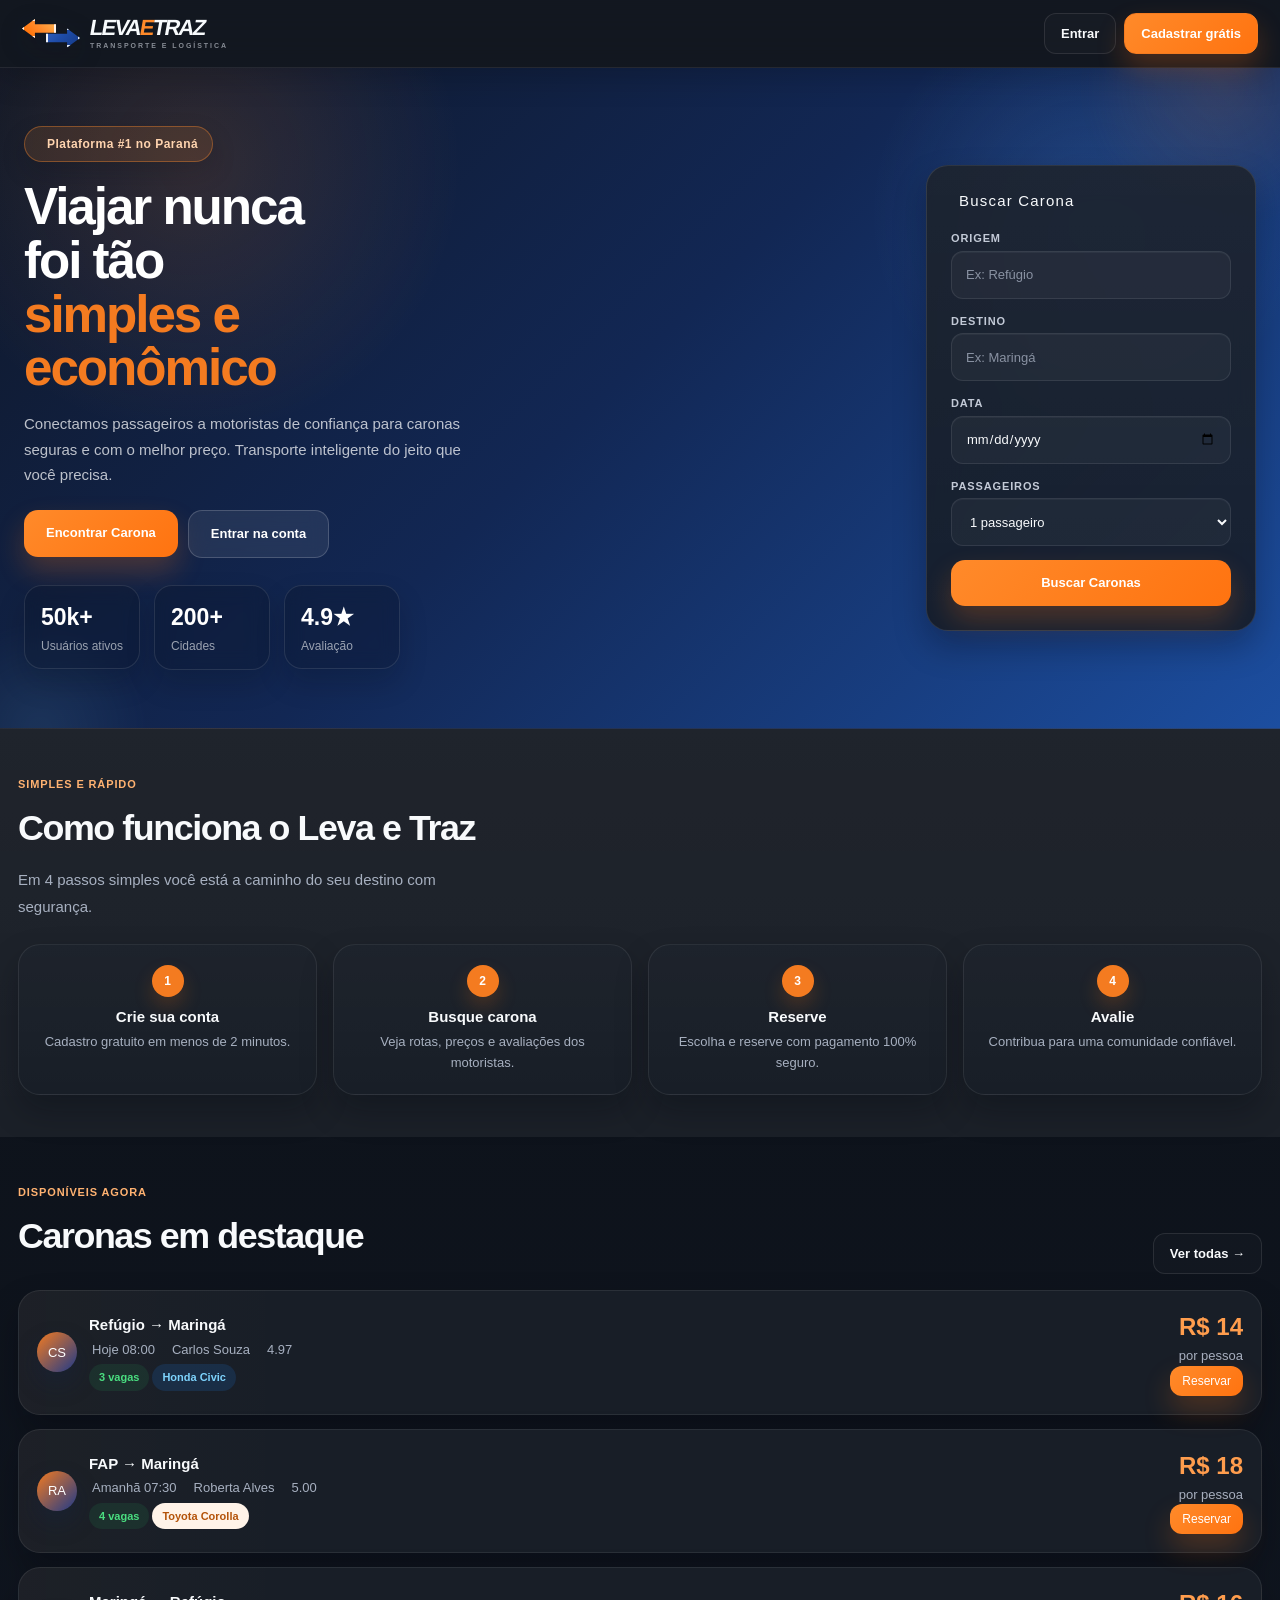
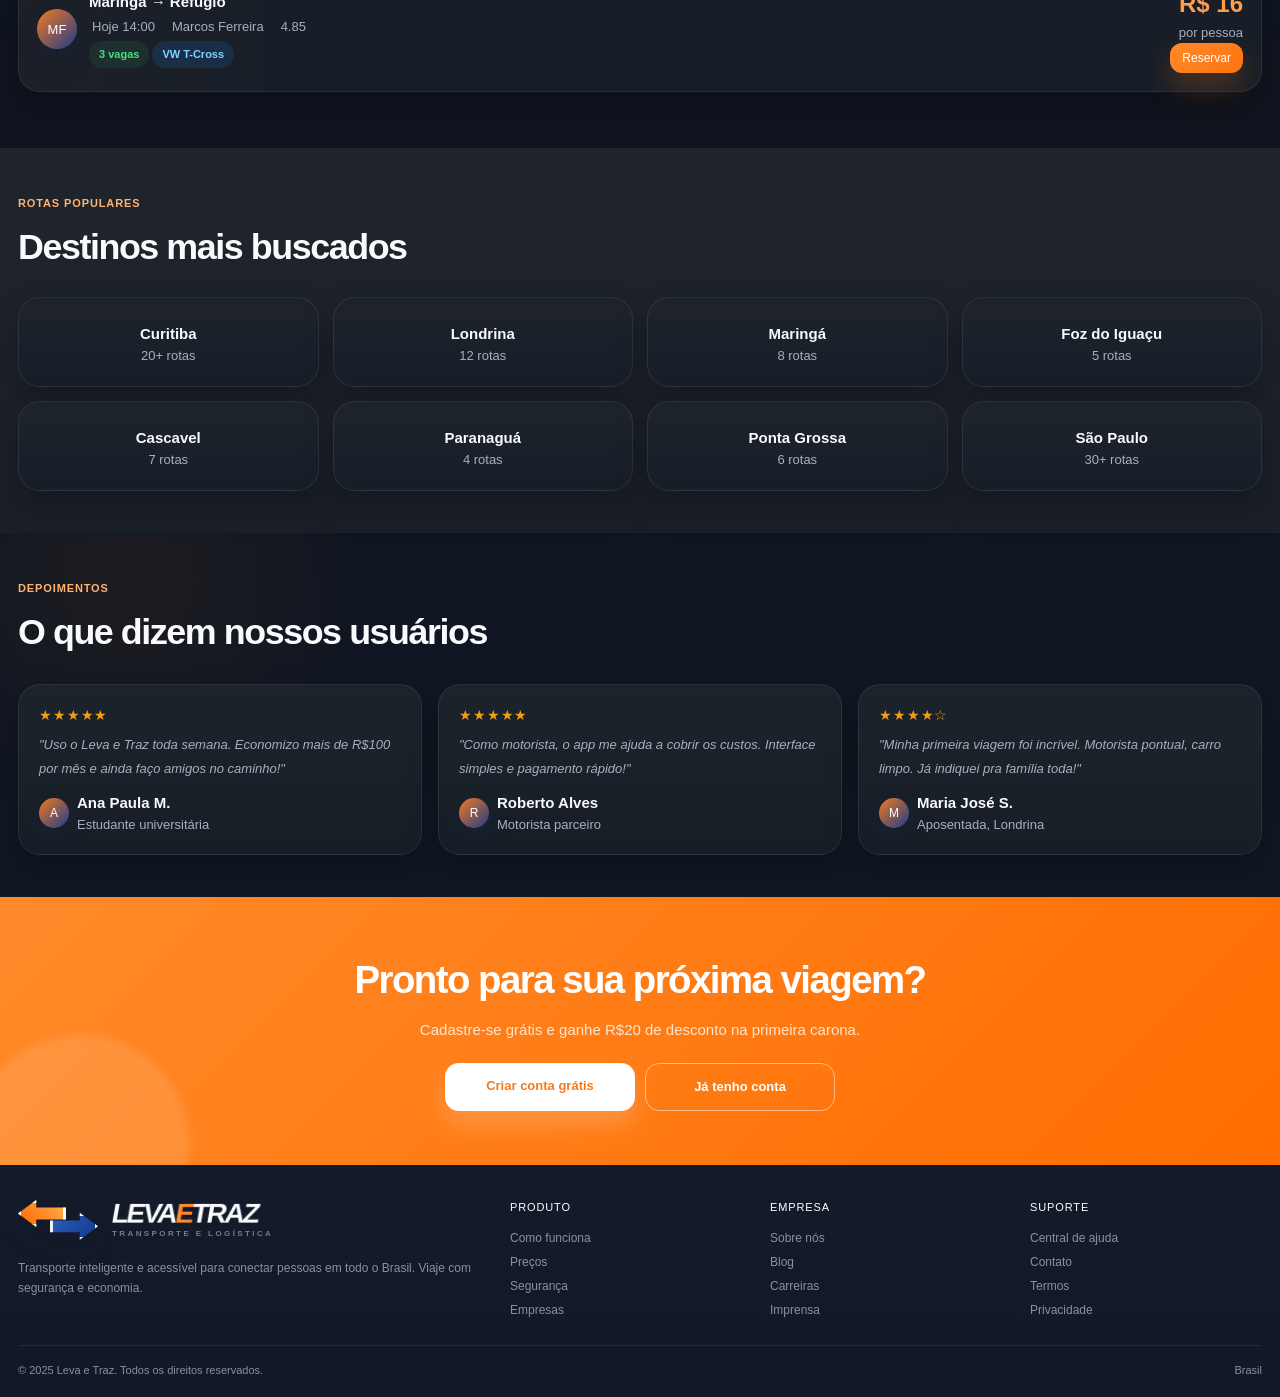
==== commit 41f7aaff: "Update HTML files for consistency in title and icon link formatting" ====
--- a/index.html
+++ b/index.html
@@ -5,16 +5,13 @@
     <meta name="viewport" content="width=device-width, initial-scale=1.0" />
     <link rel="stylesheet" href="css/base.css" />
     <link rel="stylesheet" href="css/theme.css" />
-    <link rel="icon" href="img/favicon.png" type="image/x-icon">
+    <link rel="icon" href="img/favicon.png" type="image/x-icon" />
     <title>Leva e Traz - Plataforma de Caronas</title>
   </head>
   <body>
     <input type="radio" name="pg" id="p-home" class="sr" checked />
     <nav>
-      <a
-        href="index.html"
-        class="logo-wrap brand-logo brand-logo-nav"
-      >
+      <a href="index.html" class="logo-wrap brand-logo brand-logo-nav">
         <span class="brand-mark" aria-hidden="true">
           <span class="brand-arrow brand-arrow-left"></span>
           <span class="brand-arrow brand-arrow-right"></span>
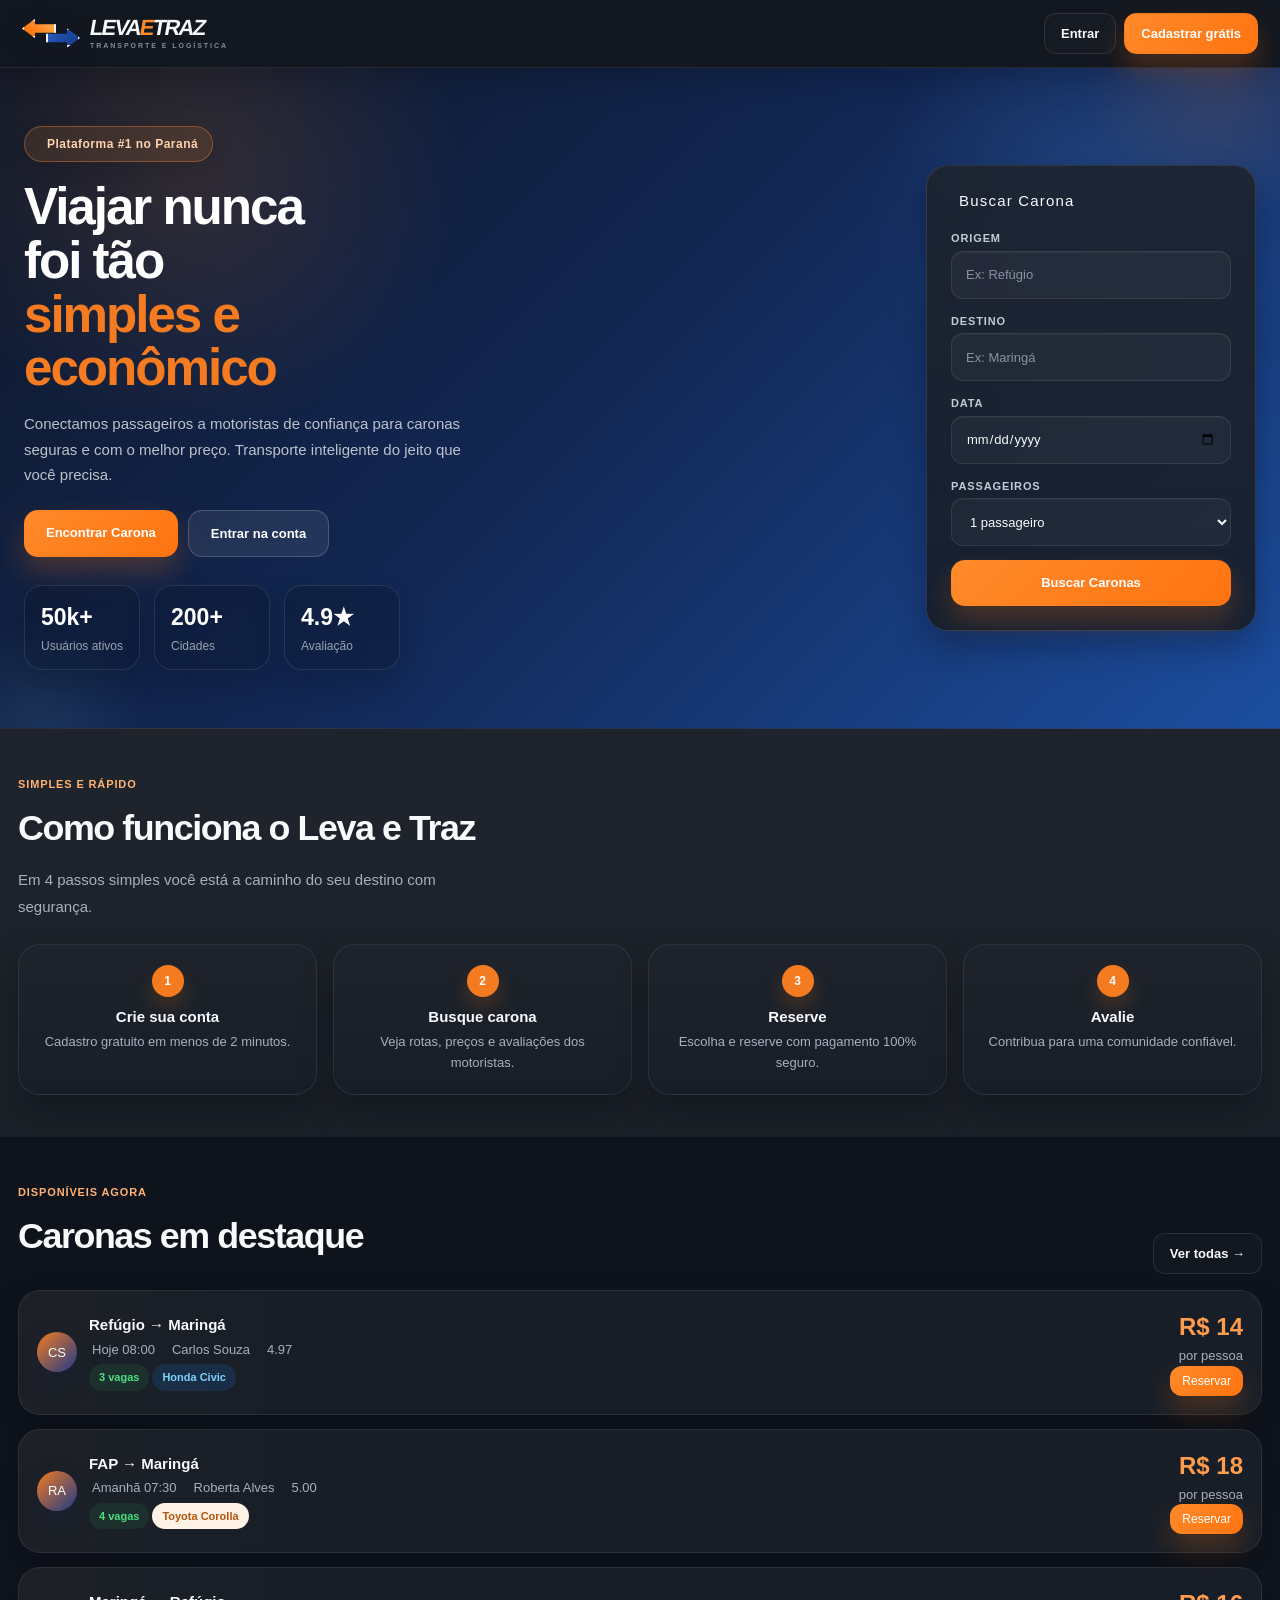
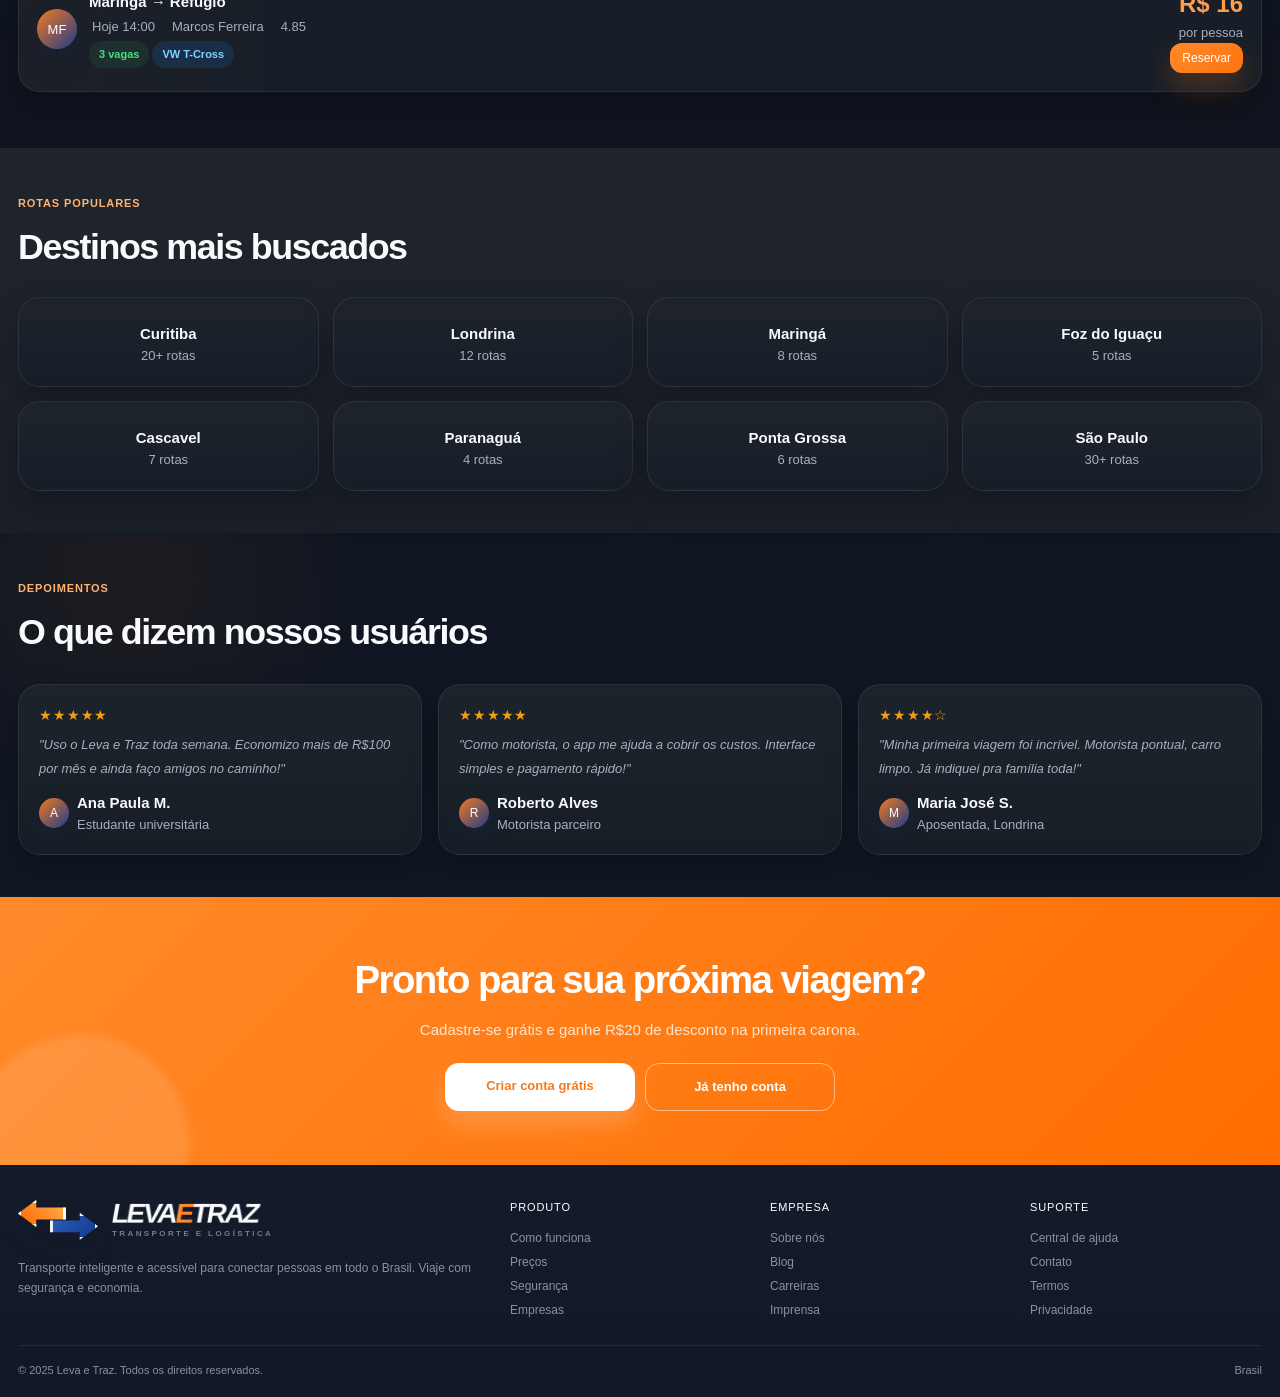
==== commit 8c9371f2: "Refactor login and dashboard structure: remove old files, add new HTML and CSS for login, cadastro, " ====
--- a/index.html
+++ b/index.html
@@ -11,7 +11,7 @@
   <body>
     <input type="radio" name="pg" id="p-home" class="sr" checked />
     <nav>
-      <a href="index.html" class="logo-wrap brand-logo brand-logo-nav">
+      <a href="/index.html" class="logo-wrap brand-logo brand-logo-nav">
         <span class="brand-mark" aria-hidden="true">
           <span class="brand-arrow brand-arrow-left"></span>
           <span class="brand-arrow brand-arrow-right"></span>
@@ -22,13 +22,13 @@
         </span>
       </a>
       <div class="nav-auth">
-        <a href="/login/Login.html" class="nlbl">Entrar</a>
-        <a href="/cadastro/Cadastro.html" class="nlbl or">Cadastrar grátis</a>
+        <a href="/Login.html" class="nlbl">Entrar</a>
+        <a href="/cadastro.html" class="nlbl or">Cadastrar grátis</a>
       </div>
       <div class="nav-user">
         <span>Olá, João Paulo!</span>
         <div>JP</div>
-        <a href="index.html" class="nlbl red">sair</a>
+        <a href="/index.html" class="nlbl red">sair</a>
       </div>
     </nav>
 
@@ -48,10 +48,10 @@
             você precisa.
           </p>
           <div class="hero-btns">
-            <a href="/cadastro/Cadastro.html" class="bh or"
+            <a href="/cadastro.html" class="bh or"
               ><i class="ti ti-car" aria-hidden="true"></i> Encontrar Carona</a
             >
-            <a href="/login/Login.html" class="bh gh">Entrar na conta</a>
+            <a href="/Login.html" class="bh gh">Entrar na conta</a>
           </div>
           <div class="hero-stats">
             <div class="hero-stat">
@@ -89,7 +89,7 @@
               <option>3 passageiros</option>
             </select>
           </div>
-          <a href="/login/Login.html" class="bsrc"
+          <a href="/Login.html" class="bsrc"
             ><i class="ti ti-search" aria-hidden="true"></i> Buscar Caronas</a
           >
         </div>
@@ -135,7 +135,7 @@
             <div class="sec-lbl">Disponíveis agora</div>
             <div class="sec-h">Caronas em <span>destaque</span></div>
           </div>
-          <a href="/login/Login.html" class="nlbl">Ver todas →</a>
+          <a href="/Login.html" class="nlbl">Ver todas →</a>
         </div>
         <div class="rc">
           <div class="d-av">CS</div>
@@ -157,7 +157,7 @@
           <div class="rr">
             <div class="rp">R$ 14</div>
             <div class="rs">por pessoa</div>
-            <a href="/login/Login.html" class="btn-rsv">Reservar</a>
+            <a href="/Login.html" class="btn-rsv">Reservar</a>
           </div>
         </div>
         <div class="rc">
@@ -181,7 +181,7 @@
           <div class="rr">
             <div class="rp">R$ 18</div>
             <div class="rs">por pessoa</div>
-            <a href="/login/Login.html" class="btn-rsv">Reservar</a>
+            <a href="/Login.html" class="btn-rsv">Reservar</a>
           </div>
         </div>
         <div class="rc">
@@ -204,7 +204,7 @@
           <div class="rr">
             <div class="rp">R$ 16</div>
             <div class="rs">por pessoa</div>
-            <a href="/login/Login.html" class="btn-rsv">Reservar</a>
+            <a href="/Login.html" class="btn-rsv">Reservar</a>
           </div>
         </div>
       </div>
@@ -213,42 +213,42 @@
         <div class="sec-lbl">Rotas Populares</div>
         <div class="sec-h">Destinos mais <span>buscados</span></div>
         <div class="cg">
-          <a href="/login/Login.html" class="cc"
+          <a href="/Login.html" class="cc"
             ><i class="ti ti-building-skyscraper" aria-hidden="true"></i>
             <h4>Curitiba</h4>
             <p>20+ rotas</p></a
           >
-          <a href="/login/Login.html" class="cc"
+          <a href="/Login.html" class="cc"
             ><i class="ti ti-map-pin" aria-hidden="true"></i>
             <h4>Londrina</h4>
             <p>12 rotas</p></a
           >
-          <a href="/login/Login.html" class="cc"
+          <a href="/Login.html" class="cc"
             ><i class="ti ti-tree" aria-hidden="true"></i>
             <h4>Maringá</h4>
             <p>8 rotas</p></a
           >
-          <a href="/login/Login.html" class="cc"
+          <a href="/Login.html" class="cc"
             ><i class="ti ti-waterfall" aria-hidden="true"></i>
             <h4>Foz do Iguaçu</h4>
             <p>5 rotas</p></a
           >
-          <a href="/login/Login.html" class="cc"
+          <a href="/Login.html" class="cc"
             ><i class="ti ti-wheat" aria-hidden="true"></i>
             <h4>Cascavel</h4>
             <p>7 rotas</p></a
           >
-          <a href="/login/Login.html" class="cc"
+          <a href="/Login.html" class="cc"
             ><i class="ti ti-anchor" aria-hidden="true"></i>
             <h4>Paranaguá</h4>
             <p>4 rotas</p></a
           >
-          <a href="/login/Login.html" class="cc"
+          <a href="/Login.html" class="cc"
             ><i class="ti ti-school" aria-hidden="true"></i>
             <h4>Ponta Grossa</h4>
             <p>6 rotas</p></a
           >
-          <a href="/login/Login.html" class="cc"
+          <a href="/Login.html" class="cc"
             ><i class="ti ti-building" aria-hidden="true"></i>
             <h4>São Paulo</h4>
             <p>30+ rotas</p></a
@@ -312,7 +312,7 @@
         <p>Cadastre-se grátis e ganhe R$20 de desconto na primeira carona.</p>
         <div class="cta-bts">
           <a href="/cadastro/Cadastro.html" class="bcw">Criar conta grátis</a>
-          <a href="/login/Login.html" class="bcg">Já tenho conta</a>
+          <a href="/Login.html" class="bcg">Já tenho conta</a>
         </div>
       </div>
     </main>
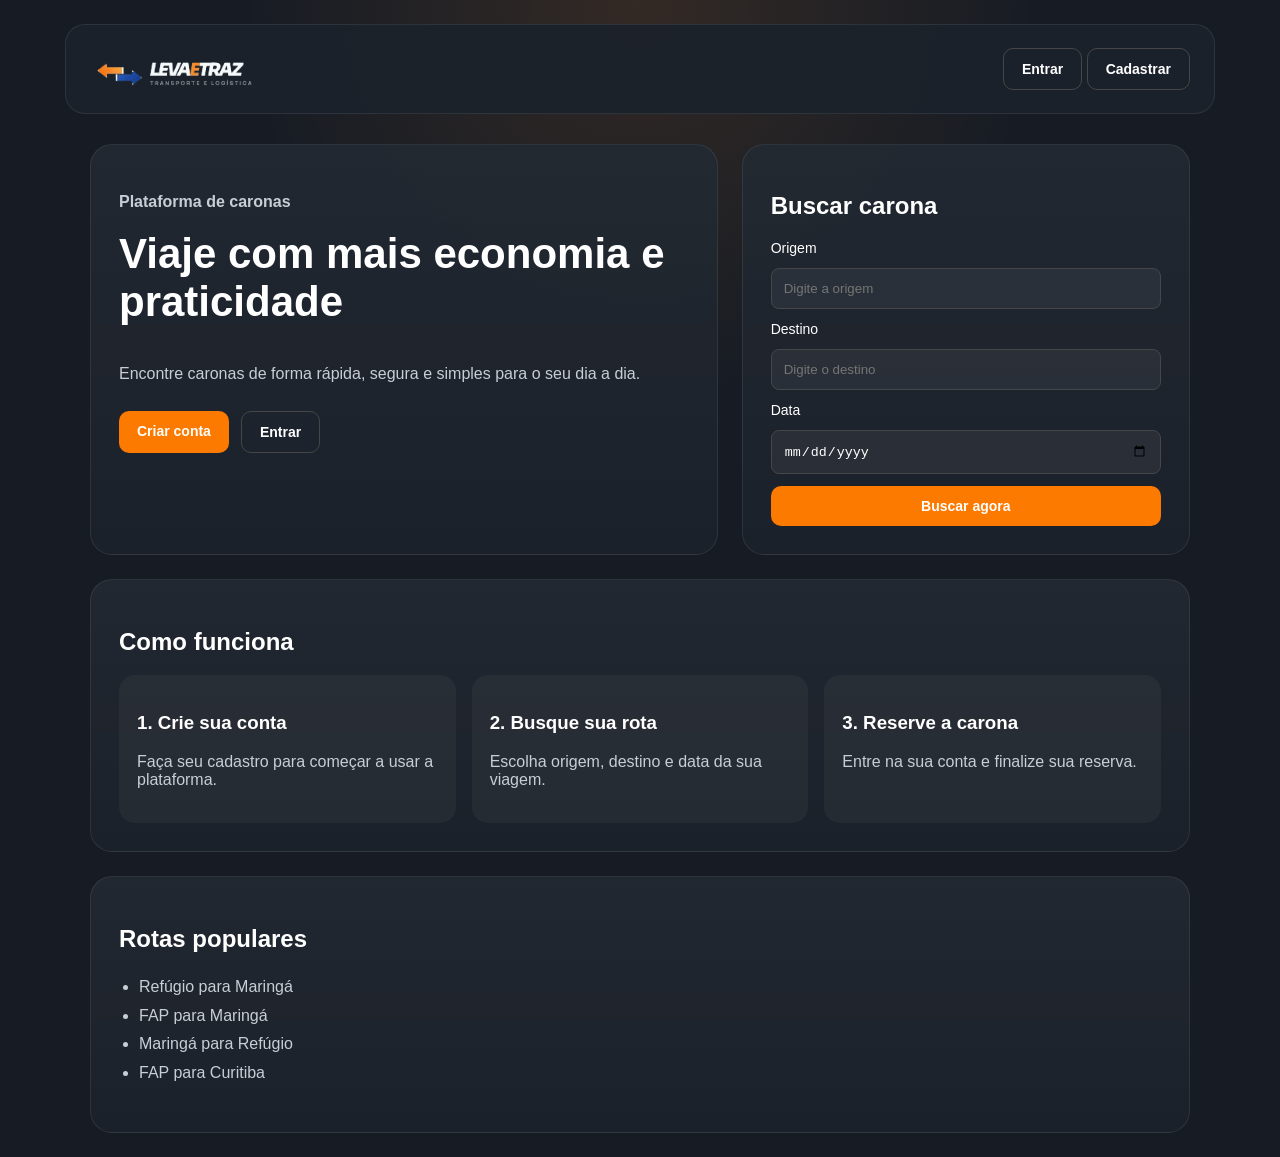
==== commit 688a002b: "Refactor HTML structure and styles for improved layout and design - Replaced multiple CSS files with" ====
--- a/index.html
+++ b/index.html
@@ -3,355 +3,80 @@
   <head>
     <meta charset="UTF-8" />
     <meta name="viewport" content="width=device-width, initial-scale=1.0" />
-    <link rel="stylesheet" href="css/base.css" />
-    <link rel="stylesheet" href="css/theme.css" />
+    <link rel="stylesheet" href="index.css" />
     <link rel="icon" href="img/favicon.png" type="image/x-icon" />
-    <title>Leva e Traz - Plataforma de Caronas</title>
+    <title>Leva e Traz - Início</title>
   </head>
   <body>
-    <input type="radio" name="pg" id="p-home" class="sr" checked />
-    <nav>
-      <a href="/index.html" class="logo-wrap brand-logo brand-logo-nav">
-        <span class="brand-mark" aria-hidden="true">
-          <span class="brand-arrow brand-arrow-left"></span>
-          <span class="brand-arrow brand-arrow-right"></span>
-        </span>
-        <span class="brand-wordmark">
-          <span class="brand-name">LEVA<span>e</span>TRAZ</span>
-          <span class="brand-sub">TRANSPORTE E LOGÍSTICA</span>
-        </span>
-      </a>
-      <div class="nav-auth">
-        <a href="/Login.html" class="nlbl">Entrar</a>
-        <a href="/cadastro.html" class="nlbl or">Cadastrar grátis</a>
-      </div>
-      <div class="nav-user">
-        <span>Olá, João Paulo!</span>
-        <div>JP</div>
-        <a href="/index.html" class="nlbl red">sair</a>
-      </div>
-    </nav>
+    <div class="page">
+      <header class="topo">
+        <img src="img/logo.png" alt="Logo Leva e Traz" />
+        <nav>
+          <a class="botao-claro" href="Login.html">Entrar</a>
+          <a href="cadastro.html" class="botao-claro">Cadastrar</a>
+        </nav>
+      </header>
 
-    <main>
-      <div class="hero">
-        <div>
-          <div>
-            <i class="ti ti-circle-filled" aria-hidden="true"></i>
-            Plataforma #1 no Paraná
-          </div>
-          <div class="hero-h">
-            Viajar nunca foi tão<br /><em>simples e econômico</em>
-          </div>
-          <p class="hero-p">
-            Conectamos passageiros a motoristas de confiança para caronas
-            seguras e com o melhor preço. Transporte inteligente do jeito que
-            você precisa.
-          </p>
-          <div class="hero-btns">
-            <a href="/cadastro.html" class="bh or"
-              ><i class="ti ti-car" aria-hidden="true"></i> Encontrar Carona</a
-            >
-            <a href="/Login.html" class="bh gh">Entrar na conta</a>
-          </div>
-          <div class="hero-stats">
-            <div class="hero-stat">
-              <h3>50k+</h3>
-              <p>Usuários ativos</p>
-            </div>
-            <div class="hero-stat">
-              <h3>200+</h3>
-              <p>Cidades</p>
-            </div>
-            <div class="hero-stat">
-              <h3>4.9★</h3>
-              <p>Avaliação</p>
+      <main class="container">
+        <section class="hero">
+          <div class="texto">
+            <p class="destaque">Plataforma de caronas</p>
+            <h1>Viaje com mais economia e praticidade</h1>
+            <p>
+              Encontre caronas de forma rápida, segura e simples para o seu dia
+              a dia.
+            </p>
+            <div class="acoes">
+              <a href="cadastro.html" class="botao">Criar conta</a>
+              <a href="Login.html" class="botao-secundario">Entrar</a>
             </div>
           </div>
-        </div>
-        <div class="bk">
-          <h3><i class="ti ti-search" aria-hidden="true"></i> Buscar Carona</h3>
-          <div class="fg">
-            <span class="lbl">Origem</span
-            ><input type="text" placeholder="Ex: Refúgio" />
+
+          <div class="card card-busca">
+            <h2>Buscar carona</h2>
+            <form action="Login.html">
+              <label for="origem">Origem</label>
+              <input type="text" id="origem" placeholder="Digite a origem" />
+
+              <label for="destino">Destino</label>
+              <input type="text" id="destino" placeholder="Digite o destino" />
+
+              <label for="data">Data</label>
+              <input type="date" id="data" />
+
+              <button type="submit">Buscar agora</button>
+            </form>
           </div>
-          <div class="fg">
-            <span class="lbl">Destino</span
-            ><input type="text" placeholder="Ex: Maringá" />
-          </div>
-          <div class="fg">
-            <span class="lbl">Data</span><input type="date" />
-          </div>
-          <div class="fg">
-            <span class="lbl">Passageiros</span
-            ><select>
-              <option>1 passageiro</option>
-              <option>2 passageiros</option>
-              <option>3 passageiros</option>
-            </select>
-          </div>
-          <a href="/Login.html" class="bsrc"
-            ><i class="ti ti-search" aria-hidden="true"></i> Buscar Caronas</a
-          >
-        </div>
-      </div>
+        </section>
 
-      <div class="how">
-        <div class="sec-lbl">Simples e Rápido</div>
-        <div class="sec-h">Como funciona o <span>Leva e Traz</span></div>
-        <p class="sec-p">
-          Em 4 passos simples você está a caminho do seu destino com segurança.
-        </p>
-        <div class="steps">
-          <div class="step">
-            <div class="step-n">1</div>
-            <i class="ti ti-user-plus" aria-hidden="true"></i>
-            <h3>Crie sua conta</h3>
-            <p>Cadastro gratuito em menos de 2 minutos.</p>
-          </div>
-          <div class="step">
-            <div class="step-n">2</div>
-            <i class="ti ti-search" aria-hidden="true"></i>
-            <h3>Busque carona</h3>
-            <p>Veja rotas, preços e avaliações dos motoristas.</p>
-          </div>
-          <div class="step">
-            <div class="step-n">3</div>
-            <i class="ti ti-check" aria-hidden="true"></i>
-            <h3>Reserve</h3>
-            <p>Escolha e reserve com pagamento 100% seguro.</p>
-          </div>
-          <div class="step">
-            <div class="step-n">4</div>
-            <i class="ti ti-star" aria-hidden="true"></i>
-            <h3>Avalie</h3>
-            <p>Contribua para uma comunidade confiável.</p>
-          </div>
-        </div>
-      </div>
-
-      <div class="rides-sec">
-        <div>
-          <div>
-            <div class="sec-lbl">Disponíveis agora</div>
-            <div class="sec-h">Caronas em <span>destaque</span></div>
-          </div>
-          <a href="/Login.html" class="nlbl">Ver todas →</a>
-        </div>
-        <div class="rc">
-          <div class="d-av">CS</div>
-          <div class="ri">
-            <h4>Refúgio → Maringá</h4>
-            <div class="ri-meta">
-              <span
-                ><i class="ti ti-clock" aria-hidden="true"></i> Hoje 08:00</span
-              ><span
-                ><i class="ti ti-user" aria-hidden="true"></i> Carlos
-                Souza</span
-              ><span><i class="ti ti-star" aria-hidden="true"></i> 4.97</span>
+        <section class="card">
+          <h2>Como funciona</h2>
+          <div class="lista-cards">
+            <div class="mini-card">
+              <h3>1. Crie sua conta</h3>
+              <p>Faça seu cadastro para começar a usar a plataforma.</p>
             </div>
-            <div>
-              <span class="badge bg">3 vagas</span
-              ><span class="badge bb">Honda Civic</span>
+            <div class="mini-card">
+              <h3>2. Busque sua rota</h3>
+              <p>Escolha origem, destino e data da sua viagem.</p>
+            </div>
+            <div class="mini-card">
+              <h3>3. Reserve a carona</h3>
+              <p>Entre na sua conta e finalize sua reserva.</p>
             </div>
           </div>
-          <div class="rr">
-            <div class="rp">R$ 14</div>
-            <div class="rs">por pessoa</div>
-            <a href="/Login.html" class="btn-rsv">Reservar</a>
-          </div>
-        </div>
-        <div class="rc">
-          <div class="d-av">RA</div>
-          <div class="ri">
-            <h4>FAP → Maringá</h4>
-            <div class="ri-meta">
-              <span
-                ><i class="ti ti-clock" aria-hidden="true"></i> Amanhã
-                07:30</span
-              ><span
-                ><i class="ti ti-user" aria-hidden="true"></i> Roberta
-                Alves</span
-              ><span><i class="ti ti-star" aria-hidden="true"></i> 5.00</span>
-            </div>
-            <div>
-              <span class="badge bg">4 vagas</span
-              ><span class="badge bo">Toyota Corolla</span>
-            </div>
-          </div>
-          <div class="rr">
-            <div class="rp">R$ 18</div>
-            <div class="rs">por pessoa</div>
-            <a href="/Login.html" class="btn-rsv">Reservar</a>
-          </div>
-        </div>
-        <div class="rc">
-          <div class="d-av">MF</div>
-          <div class="ri">
-            <h4>Maringá → Refúgio</h4>
-            <div class="ri-meta">
-              <span
-                ><i class="ti ti-clock" aria-hidden="true"></i> Hoje 14:00</span
-              ><span
-                ><i class="ti ti-user" aria-hidden="true"></i> Marcos
-                Ferreira</span
-              ><span><i class="ti ti-star" aria-hidden="true"></i> 4.85</span>
-            </div>
-            <div>
-              <span class="badge bg">3 vagas</span
-              ><span class="badge bb">VW T-Cross</span>
-            </div>
-          </div>
-          <div class="rr">
-            <div class="rp">R$ 16</div>
-            <div class="rs">por pessoa</div>
-            <a href="/Login.html" class="btn-rsv">Reservar</a>
-          </div>
-        </div>
-      </div>
+        </section>
 
-      <div class="cities">
-        <div class="sec-lbl">Rotas Populares</div>
-        <div class="sec-h">Destinos mais <span>buscados</span></div>
-        <div class="cg">
-          <a href="/Login.html" class="cc"
-            ><i class="ti ti-building-skyscraper" aria-hidden="true"></i>
-            <h4>Curitiba</h4>
-            <p>20+ rotas</p></a
-          >
-          <a href="/Login.html" class="cc"
-            ><i class="ti ti-map-pin" aria-hidden="true"></i>
-            <h4>Londrina</h4>
-            <p>12 rotas</p></a
-          >
-          <a href="/Login.html" class="cc"
-            ><i class="ti ti-tree" aria-hidden="true"></i>
-            <h4>Maringá</h4>
-            <p>8 rotas</p></a
-          >
-          <a href="/Login.html" class="cc"
-            ><i class="ti ti-waterfall" aria-hidden="true"></i>
-            <h4>Foz do Iguaçu</h4>
-            <p>5 rotas</p></a
-          >
-          <a href="/Login.html" class="cc"
-            ><i class="ti ti-wheat" aria-hidden="true"></i>
-            <h4>Cascavel</h4>
-            <p>7 rotas</p></a
-          >
-          <a href="/Login.html" class="cc"
-            ><i class="ti ti-anchor" aria-hidden="true"></i>
-            <h4>Paranaguá</h4>
-            <p>4 rotas</p></a
-          >
-          <a href="/Login.html" class="cc"
-            ><i class="ti ti-school" aria-hidden="true"></i>
-            <h4>Ponta Grossa</h4>
-            <p>6 rotas</p></a
-          >
-          <a href="/Login.html" class="cc"
-            ><i class="ti ti-building" aria-hidden="true"></i>
-            <h4>São Paulo</h4>
-            <p>30+ rotas</p></a
-          >
-        </div>
-      </div>
-
-      <div class="testi">
-        <div>
-          <div class="sec-lbl">Depoimentos</div>
-          <div class="sec-h">O que dizem nossos <span>usuários</span></div>
-        </div>
-        <div class="tg">
-          <div class="tc">
-            <div class="ts">★★★★★</div>
-            <p class="tt">
-              "Uso o Leva e Traz toda semana. Economizo mais de R$100 por mês e
-              ainda faço amigos no caminho!"
-            </p>
-            <div class="ta">
-              <div class="tav">A</div>
-              <div>
-                <div class="tn">Ana Paula M.</div>
-                <div class="tr">Estudante universitária</div>
-              </div>
-            </div>
-          </div>
-          <div class="tc">
-            <div class="ts">★★★★★</div>
-            <p class="tt">
-              "Como motorista, o app me ajuda a cobrir os custos. Interface
-              simples e pagamento rápido!"
-            </p>
-            <div class="ta">
-              <div class="tav">R</div>
-              <div>
-                <div class="tn">Roberto Alves</div>
-                <div class="tr">Motorista parceiro</div>
-              </div>
-            </div>
-          </div>
-          <div class="tc">
-            <div class="ts">★★★★☆</div>
-            <p class="tt">
-              "Minha primeira viagem foi incrível. Motorista pontual, carro
-              limpo. Já indiquei pra família toda!"
-            </p>
-            <div class="ta">
-              <div class="tav">M</div>
-              <div>
-                <div class="tn">Maria José S.</div>
-                <div class="tr">Aposentada, Londrina</div>
-              </div>
-            </div>
-          </div>
-        </div>
-      </div>
-
-      <div class="cta">
-        <h2>Pronto para sua próxima viagem?</h2>
-        <p>Cadastre-se grátis e ganhe R$20 de desconto na primeira carona.</p>
-        <div class="cta-bts">
-          <a href="/cadastro/Cadastro.html" class="bcw">Criar conta grátis</a>
-          <a href="/Login.html" class="bcg">Já tenho conta</a>
-        </div>
-      </div>
-    </main>
-
-    <footer>
-      <div class="fg2">
-        <div class="fb">
-          <div class="fl brand-logo brand-logo-footer">
-            <span class="brand-mark" aria-hidden="true">
-              <span class="brand-arrow brand-arrow-left"></span>
-              <span class="brand-arrow brand-arrow-right"></span>
-            </span>
-            <span class="brand-wordmark">
-              <span class="brand-name">LEVA<span>e</span>TRAZ</span>
-              <span class="brand-sub">TRANSPORTE E LOGÍSTICA</span>
-            </span>
-          </div>
-          <p>
-            Transporte inteligente e acessível para conectar pessoas em todo o
-            Brasil. Viaje com segurança e economia.
-          </p>
-        </div>
-        <div class="fc">
-          <h4>Produto</h4>
-          <a>Como funciona</a><a>Preços</a><a>Segurança</a><a>Empresas</a>
-        </div>
-        <div class="fc">
-          <h4>Empresa</h4>
-          <a>Sobre nós</a><a>Blog</a><a>Carreiras</a><a>Imprensa</a>
-        </div>
-        <div class="fc">
-          <h4>Suporte</h4>
-          <a>Central de ajuda</a><a>Contato</a><a>Termos</a><a>Privacidade</a>
-        </div>
-      </div>
-      <div class="fbot">
-        <span>© 2025 Leva e Traz. Todos os direitos reservados.</span
-        ><span>Brasil</span>
-      </div>
-    </footer>
+        <section class="card">
+          <h2>Rotas populares</h2>
+          <ul class="lista">
+            <li>Refúgio para Maringá</li>
+            <li>FAP para Maringá</li>
+            <li>Maringá para Refúgio</li>
+            <li>FAP para Curitiba</li>
+          </ul>
+        </section>
+      </main>
+    </div>
   </body>
 </html>
--- a/index.css
+++ b/index.css
@@ -0,0 +1,169 @@
+body {
+  font-family: Arial, sans-serif;
+  margin: 0;
+  min-height: 100vh;
+  background:
+    radial-gradient(
+      circle at top,
+      rgba(255, 138, 42, 0.12),
+      transparent 30%
+    ),
+    #171c24;
+  color: #ffffff;
+}
+
+.page {
+  padding: 24px;
+}
+
+.topo {
+  max-width: 1100px;
+  margin: 0 auto 30px;
+  padding: 20px 24px;
+  border-radius: 20px;
+  display: flex;
+  justify-content: space-between;
+  align-items: center;
+  gap: 20px;
+  background: rgba(28, 34, 43, 0.94);
+  border: 1px solid rgba(255, 255, 255, 0.08);
+}
+
+.topo img {
+  width: 180px;
+}
+
+.topo nav {
+  display: flexbox;
+  gap: 14px;
+  flex-wrap: wrap;
+}
+
+.topo a {
+  color: #ffffff;
+  text-decoration: none;
+}
+
+.container {
+  max-width: 1100px;
+  margin: 0 auto;
+  display: flex;
+  flex-direction: column;
+  gap: 24px;
+}
+
+.hero {
+  display: grid;
+  grid-template-columns: 1.4fr 1fr;
+  gap: 24px;
+}
+
+.texto,
+.card {
+  padding: 28px;
+  border-radius: 22px;
+  background:
+    linear-gradient(180deg, rgba(255, 255, 255, 0.03), transparent),
+    rgba(28, 34, 43, 0.94);
+  border: 1px solid rgba(255, 255, 255, 0.08);
+}
+
+.destaque {
+  color: #ff9c43;
+  font-weight: bold;
+}
+
+.texto h1 {
+  margin-top: 10px;
+  font-size: 42px;
+}
+
+.texto p {
+  color: #c7ced6;
+  line-height: 1.6;
+}
+
+.acoes {
+  display: flex;
+  gap: 12px;
+  margin-top: 24px;
+  flex-wrap: wrap;
+}
+
+.botao,
+.botao-secundario,
+.botao-claro,
+button {
+  padding: 12px 18px;
+  border-radius: 10px;
+  text-decoration: none;
+  font-size: 14px;
+  font-weight: bold;
+  cursor: pointer;
+}
+
+.botao,
+button {
+  background: #fd7a00;
+  color: #ffffff;
+  border: none;
+}
+
+.botao-secundario,
+.botao-claro {
+  background: transparent;
+  color: #ffffff;
+  border: 1px solid #464646;
+}
+
+.card-busca form {
+  display: flex;
+  flex-direction: column;
+  gap: 12px;
+}
+
+label {
+  font-size: 14px;
+}
+
+input {
+  padding: 12px;
+  border-radius: 8px;
+  border: 1px solid #464646;
+  background-color: rgba(255, 255, 255, 0.05);
+  color: #ffffff;
+}
+
+.lista-cards {
+  display: grid;
+  grid-template-columns: repeat(3, 1fr);
+  gap: 16px;
+}
+
+.mini-card {
+  padding: 18px;
+  border-radius: 16px;
+  background-color: rgba(255, 255, 255, 0.04);
+}
+
+.mini-card p,
+.lista {
+  color: #c7ced6;
+}
+
+.lista {
+  padding-left: 20px;
+  line-height: 1.8;
+}
+
+@media (max-width: 900px) {
+  .hero,
+  .lista-cards {
+    grid-template-columns: 1fr;
+  }
+
+  .topo {
+    flex-direction: column;
+    text-align: center;
+  }
+}
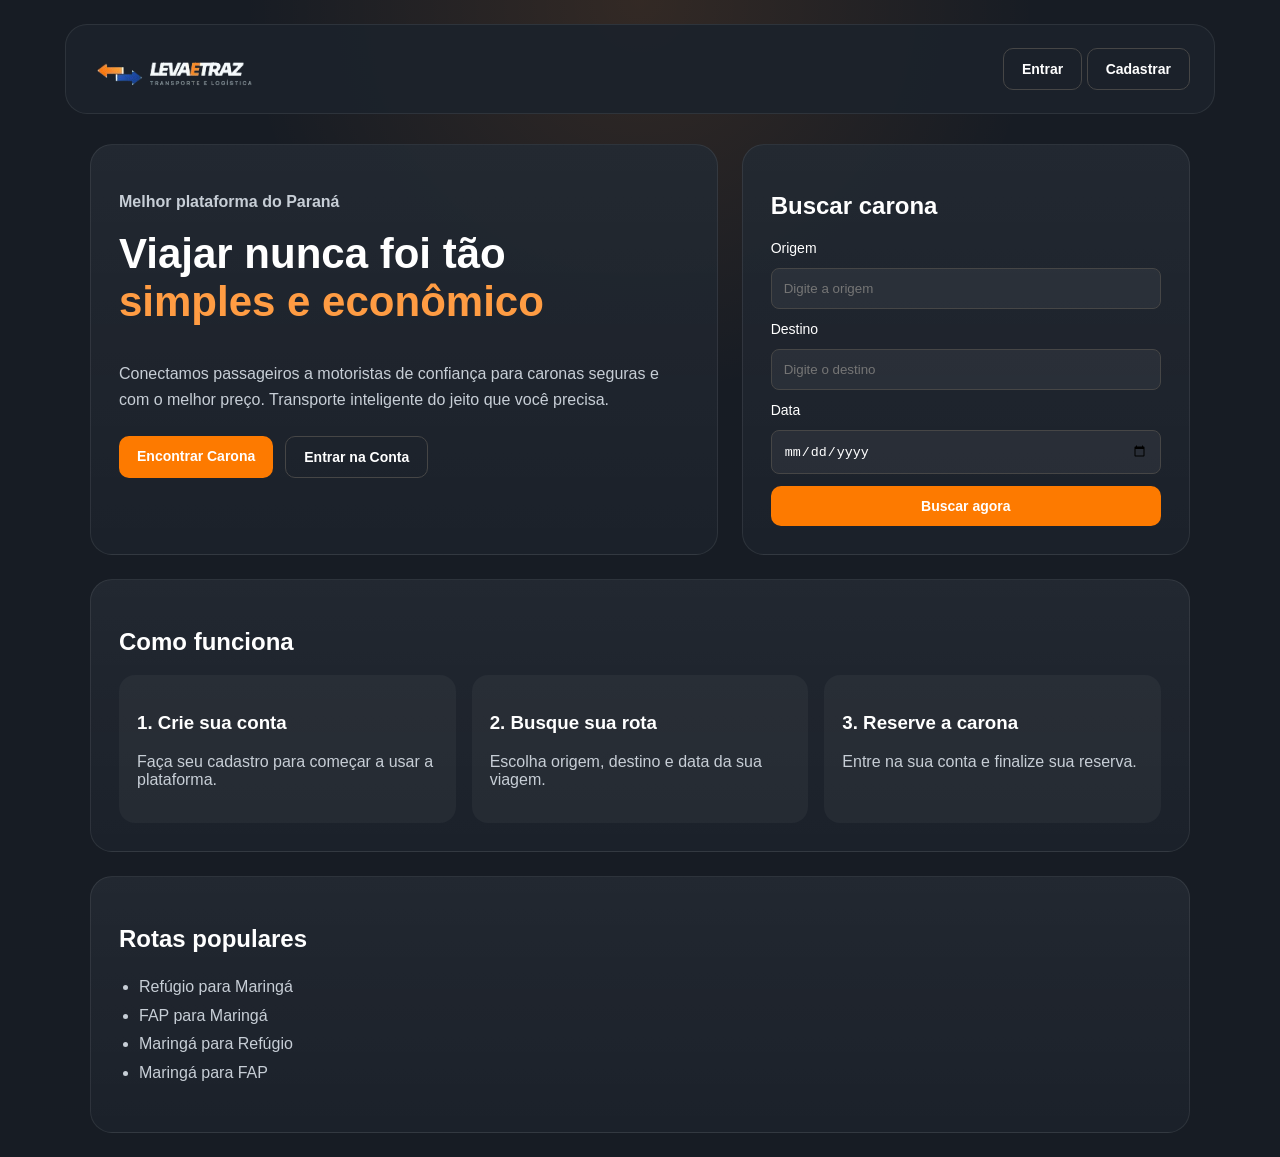
==== commit f415a299: "fix: update text labels and values in dashboard and index pages for clarity" ====
--- a/index.html
+++ b/index.html
@@ -12,7 +12,7 @@
       <header class="topo">
         <img src="img/logo.png" alt="Logo Leva e Traz" />
         <nav>
-          <a class="botao-claro" href="Login.html">Entrar</a>
+          <a href="Login.html" class="botao-claro">Entrar</a>
           <a href="cadastro.html" class="botao-claro">Cadastrar</a>
         </nav>
       </header>
@@ -20,15 +20,15 @@
       <main class="container">
         <section class="hero">
           <div class="texto">
-            <p class="destaque">Plataforma de caronas</p>
-            <h1>Viaje com mais economia e praticidade</h1>
+            <p class="destaque">Melhor plataforma do Paraná</p>
+            <h1>Viajar nunca foi tão <br><span>simples e econômico</span></h1>
             <p>
-              Encontre caronas de forma rápida, segura e simples para o seu dia
-              a dia.
+              Conectamos passageiros a motoristas de confiança para caronas
+seguras e com o melhor preço. Transporte inteligente do jeito que você precisa.
             </p>
             <div class="acoes">
-              <a href="cadastro.html" class="botao">Criar conta</a>
-              <a href="Login.html" class="botao-secundario">Entrar</a>
+              <a href="cadastro.html" class="botao">Encontrar Carona</a>
+              <a href="Login.html" class="botao-secundario">Entrar na Conta</a>
             </div>
           </div>
 
@@ -73,7 +73,7 @@
             <li>Refúgio para Maringá</li>
             <li>FAP para Maringá</li>
             <li>Maringá para Refúgio</li>
-            <li>FAP para Curitiba</li>
+            <li>Maringá para FAP</li>
           </ul>
         </section>
       </main>
--- a/index.css
+++ b/index.css
@@ -20,7 +20,7 @@
   max-width: 1100px;
   margin: 0 auto 30px;
   padding: 20px 24px;
-  border-radius: 20px;
+  border-radius: 22px;
   display: flex;
   justify-content: space-between;
   align-items: center;
@@ -76,6 +76,10 @@
 .texto h1 {
   margin-top: 10px;
   font-size: 42px;
+}
+
+.texto h1 span {
+  color: #ff9c43;
 }
 
 .texto p {
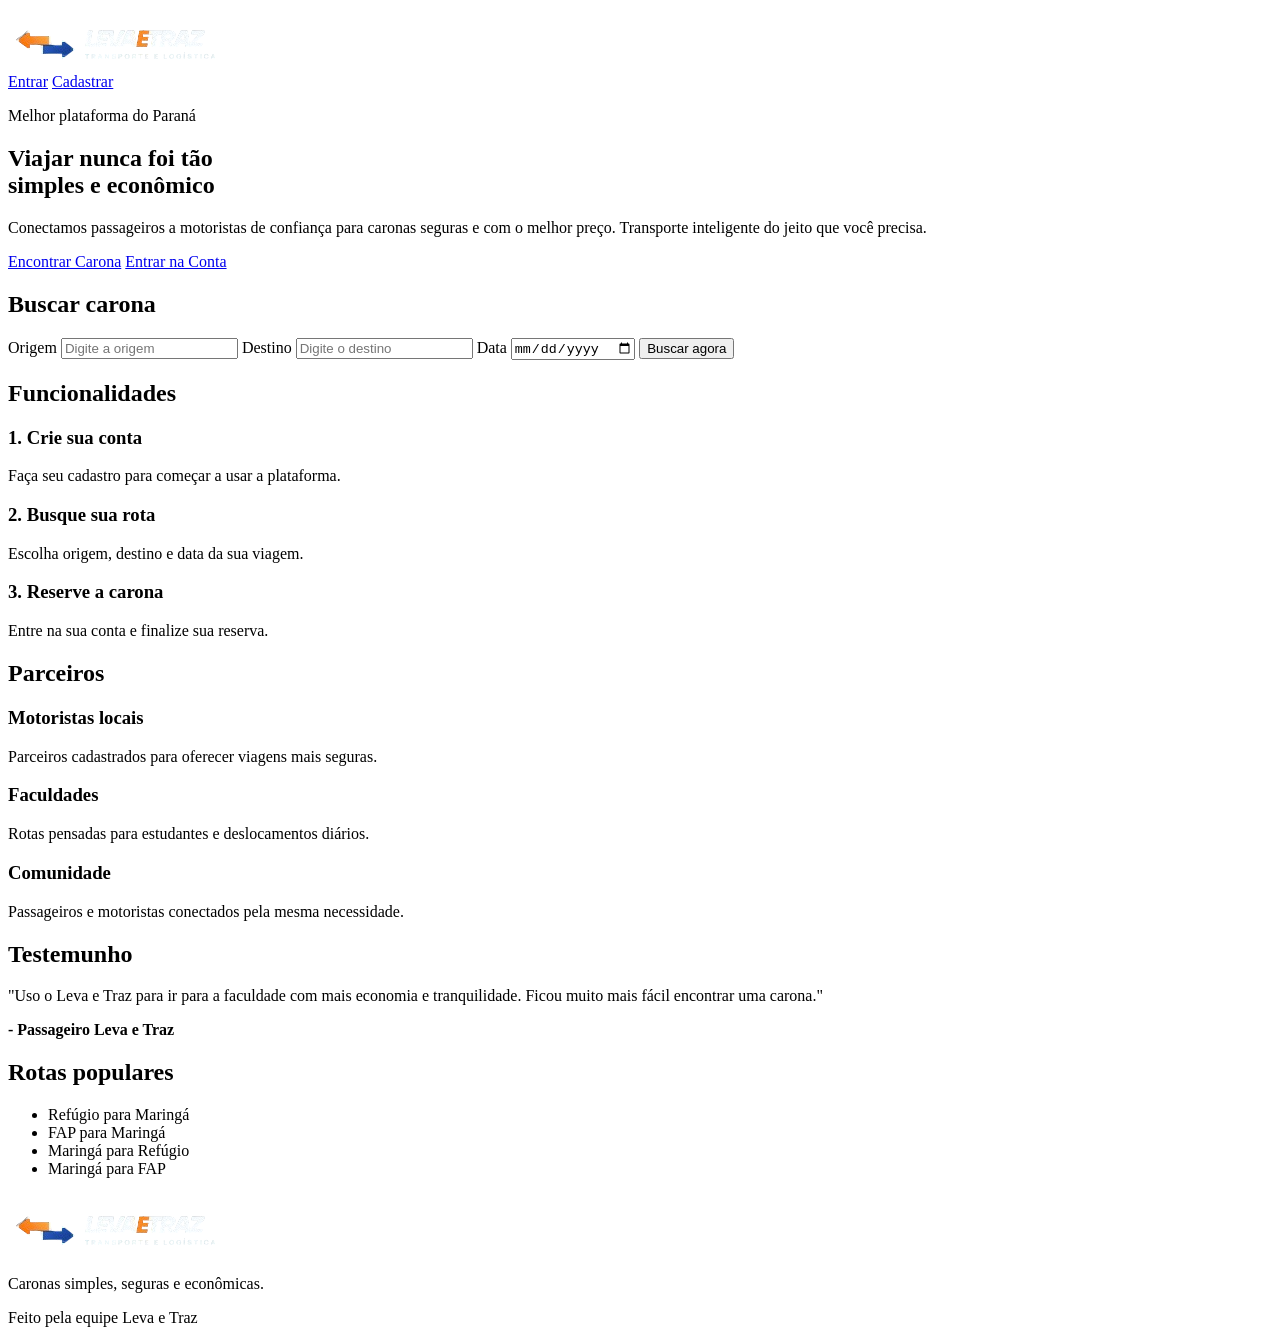
==== commit 7058c268: "acabo" ====
--- a/index.html
+++ b/index.html
@@ -3,7 +3,7 @@
   <head>
     <meta charset="UTF-8" />
     <meta name="viewport" content="width=device-width, initial-scale=1.0" />
-    <link rel="stylesheet" href="index.css" />
+    <link rel="stylesheet" href="Index.css" />
     <link rel="icon" href="img/favicon.png" type="image/x-icon" />
     <title>Leva e Traz - Início</title>
   </head>
@@ -21,10 +21,11 @@
         <section class="hero">
           <div class="texto">
             <p class="destaque">Melhor plataforma do Paraná</p>
-            <h1>Viajar nunca foi tão <br><span>simples e econômico</span></h1>
+            <h1>Viajar nunca foi tão <br /><span>simples e econômico</span></h1>
             <p>
               Conectamos passageiros a motoristas de confiança para caronas
-seguras e com o melhor preço. Transporte inteligente do jeito que você precisa.
+              seguras e com o melhor preço. Transporte inteligente do jeito que
+              você precisa.
             </p>
             <div class="acoes">
               <a href="cadastro.html" class="botao">Encontrar Carona</a>
@@ -50,7 +51,7 @@
         </section>
 
         <section class="card">
-          <h2>Como funciona</h2>
+          <h2>Funcionalidades</h2>
           <div class="lista-cards">
             <div class="mini-card">
               <h3>1. Crie sua conta</h3>
@@ -68,6 +69,33 @@
         </section>
 
         <section class="card">
+          <h2>Parceiros</h2>
+          <div class="lista-cards">
+            <div class="mini-card">
+              <h3>Motoristas locais</h3>
+              <p>Parceiros cadastrados para oferecer viagens mais seguras.</p>
+            </div>
+            <div class="mini-card">
+              <h3>Faculdades</h3>
+              <p>Rotas pensadas para estudantes e deslocamentos diários.</p>
+            </div>
+            <div class="mini-card">
+              <h3>Comunidade</h3>
+              <p>Passageiros e motoristas conectados pela mesma necessidade.</p>
+            </div>
+          </div>
+        </section>
+
+        <section class="card testemunho">
+          <h2>Testemunho</h2>
+          <p>
+            "Uso o Leva e Traz para ir para a faculdade com mais economia e
+            tranquilidade. Ficou muito mais fácil encontrar uma carona."
+          </p>
+          <strong>- Passageiro Leva e Traz</strong>
+        </section>
+
+        <section class="card">
           <h2>Rotas populares</h2>
           <ul class="lista">
             <li>Refúgio para Maringá</li>
@@ -77,6 +105,14 @@
           </ul>
         </section>
       </main>
+
+      <footer class="rodape">
+        <div class="rodape-marca">
+          <img src="img/logo.png" alt="Logo Leva e Traz" />
+          <p>Caronas simples, seguras e econômicas.</p>
+        </div>
+        <p class="rodape-texto">Feito pela equipe Leva e Traz</p>
+      </footer>
     </div>
   </body>
 </html>
